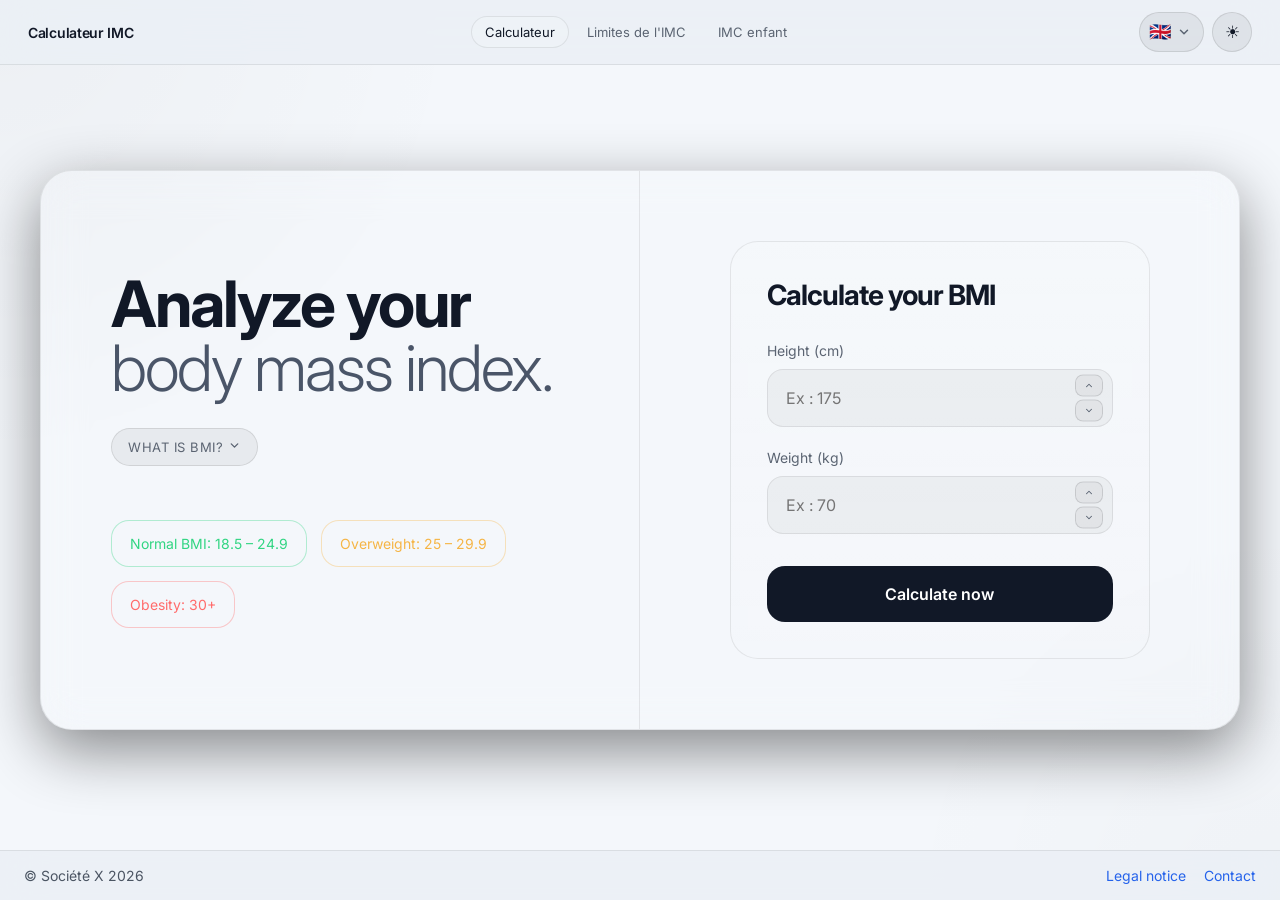
==== index.html @ 9a2e9929 "Update index.html" ====
<!DOCTYPE html>
<html lang="fr">
<head>
  <meta charset="UTF-8" />
  <meta name="viewport" content="width=device-width, initial-scale=1.0" />
  <title>Calculateur IMC Gratuit | Indice de Masse Corporelle en Ligne</title>

  <meta name="description" content="Calculez gratuitement votre IMC avec notre calculateur moderne et précis. Découvrez instantanément votre indice de masse corporelle et son interprétation.">
  <meta name="keywords" content="IMC, calculateur IMC, indice de masse corporelle, BMI, santé, poids idéal, calcul IMC gratuit">
  <meta name="author" content="Société X">
  <meta name="robots" content="index, follow">
  <meta property="og:title" content="Calculateur IMC Gratuit">
  <meta property="og:description" content="Calculez votre indice de masse corporelle avec une interface premium moderne.">
  <meta property="og:type" content="website">
  <meta name="twitter:card" content="summary_large_image">
  <meta name="twitter:title" content="Calculateur IMC Gratuit">
  <meta name="twitter:description" content="Découvrez votre indice de masse corporelle instantanément.">
  <link rel="canonical" href="https://www.votresite.com/">
  <link rel="preconnect" href="https://fonts.googleapis.com">
  <link rel="preconnect" href="https://fonts.gstatic.com" crossorigin>
  <link href="https://fonts.googleapis.com/css2?family=Inter:wght@300;400;500;600;700&display=swap" rel="stylesheet">

  <style>
    * { margin: 0; padding: 0; box-sizing: border-box; }

    :root {
      --footer: #c7d0dd;
      --link: #8db4ff;
      --bg: #0f1115;
      --card: #171a21;
      --soft: #1f2430;
      --border: rgba(255,255,255,0.08);
      --text: #f5f7fb;
      --muted: #a7b0c0;
      --accent: #ffffff;
      --success: #32d583;
      --warning: #f5b546;
      --danger: #ff6b6b;
      --shadow: 0 20px 60px rgba(0,0,0,0.45);
    }

    body {
      transition: background 0.3s ease, color 0.3s ease;
      font-family: 'Inter', sans-serif;
      background:
        radial-gradient(circle at top left, rgba(255,255,255,0.04), transparent 30%),
        radial-gradient(circle at bottom right, rgba(255,255,255,0.03), transparent 25%),
        var(--bg);
      color: var(--text);
      min-height: 100vh;
      display: flex;
      justify-content: center;
      align-items: center;
      padding: 40px 20px;
    }

    .container {
      width: 100%;
      max-width: 1200px;
      display: grid;
      grid-template-columns: 1fr 1fr;
      overflow: hidden;
      border: 1px solid var(--border);
      border-radius: 32px;
      background: rgba(255,255,255,0.03);
      backdrop-filter: blur(20px);
      box-shadow: var(--shadow);
    }

    .left {
      padding: 70px;
      display: flex;
      flex-direction: column;
      justify-content: center;
      gap: 28px;
      border-right: 1px solid var(--border);
    }

    .topbar {
      position: fixed;
      top: 0; left: 0; width: 100%;
      padding: 12px 28px;
      display: flex;
      align-items: center;
      justify-content: space-between;
      background: rgba(15,17,21,0.82);
      -webkit-backdrop-filter: blur(20px) saturate(180%);
      backdrop-filter: blur(20px) saturate(180%);
      border-bottom: 1px solid var(--border);
      z-index: 899; /* sous language-switcher et theme-toggle */
    }

    .nav-logo {
      font-size: 14px; font-weight: 600;
      color: var(--text); letter-spacing: -0.3px;
    }

    .nav-links { display: flex; gap: 4px; }

    .nav-link {
      padding: 7px 13px; border-radius: 999px; font-size: 13px;
      color: var(--muted); text-decoration: none;
      border: 1px solid transparent; transition: all 0.2s ease; white-space: nowrap;
    }

    .nav-link:hover { color: var(--text); background: rgba(255,255,255,0.07); border-color: var(--border); }
    .nav-link.active { color: var(--text); background: rgba(255,255,255,0.09); border-color: var(--border); }

    body.light .topbar { background: rgba(235,239,245,0.88); }


    /* ---- BURGER MOBILE ---- */
    .burger { display:none; align-items:center; justify-content:center; width:36px; height:36px;
      border-radius:10px; border:1px solid var(--border); background:rgba(255,255,255,0.08);
      cursor:pointer; flex-shrink:0; transition:background 0.2s ease; }
    .burger:hover { background:rgba(255,255,255,0.14); }
    .burger .icon-burger { display:block; } .burger .icon-close { display:none; }
    .burger.open .icon-burger { display:none; } .burger.open .icon-close { display:block; }
    .mobile-menu { display:none; position:fixed; top:53px; left:0; width:100%;
      background:rgba(15,17,21,0.97); -webkit-backdrop-filter:blur(20px);
      backdrop-filter:blur(20px); border-bottom:1px solid var(--border);
      padding:8px 14px 12px; flex-direction:column; gap:4px; z-index:1000; }
    .mobile-menu.open { display:flex; }
    .mobile-menu .mob-link { display:block; padding:12px 16px; font-size:15px;
      font-family:'Inter',sans-serif; border-radius:14px; border:1px solid transparent;
      color:var(--muted); text-decoration:none; transition:all 0.15s ease; }
    .mobile-menu .mob-link:hover { background:rgba(255,255,255,0.07); color:var(--text); }
    .mobile-menu .mob-link.active { background:rgba(255,255,255,0.09); border-color:var(--border); color:var(--text); }
    body.light .burger { background:rgba(0,0,0,0.05); border-color:rgba(0,0,0,0.12); }
    body.light .burger svg { stroke:#111827; }
    body.light .mobile-menu { background:rgba(235,239,245,0.97); }
    @media (max-width: 640px) {
      .topbar { padding: 8px 14px; }
      .nav-links { display: none; }
      .burger { display: flex; }
    }

    .badge-btn {
      align-items: center;
      gap: 8px;
      padding: 10px 16px;
      border-radius: 999px;
      background: rgba(255,255,255,0.06);
      border: 1px solid var(--border);
      color: var(--muted);
      font-size: 13px;
      letter-spacing: 0.5px;
      font-family: 'Inter', sans-serif;
      cursor: pointer;
      transition: background 0.2s ease, border-color 0.2s ease, color 0.2s ease, box-shadow 0.2s ease;
      width: max-content;
    }

    .badge-btn:hover,
    .badge-btn:focus-visible {
      background: rgba(255,255,255,0.13);
      border-color: rgba(255,255,255,0.22);
      color: var(--text);
      box-shadow: 0 0 0 3px rgba(255,255,255,0.06);
      outline: none;
    }

    .badge-btn[aria-expanded="true"] {
      background: rgba(255,255,255,0.11);
      border-color: rgba(255,255,255,0.2);
      color: var(--text);
    }

    .badge-chevron {
      width: 13px;
      height: 13px;
      flex-shrink: 0;
      fill: none;
      stroke: currentColor;
      stroke-width: 2.5;
      stroke-linecap: round;
      stroke-linejoin: round;
      transition: transform 0.3s ease;
    }

    .badge-btn[aria-expanded="true"] .badge-chevron {
      transform: rotate(180deg);
    }

    .accordion-wrap { display: flex; flex-direction: column; gap: 0; }

    .accordion-body {
      display: grid;
      grid-template-rows: 0fr;
      transition: grid-template-rows 0.35s ease;
    }

    .accordion-body.open {
      grid-template-rows: 1fr;
    }

    .accordion-body > p {
      overflow: hidden;
      padding-top: 16px;
    }

    body.light .badge-btn {
      background: rgba(0,0,0,0.05);
      border-color: rgba(0,0,0,0.1);
    }

    body.light .badge-btn:hover,
    body.light .badge-btn:focus-visible {
      background: rgba(0,0,0,0.1);
      border-color: rgba(0,0,0,0.2);
      color: #111827;
      box-shadow: 0 0 0 3px rgba(0,0,0,0.05);
    }

    body.light .badge-btn[aria-expanded="true"] {
      background: rgba(0,0,0,0.08);
      border-color: rgba(0,0,0,0.18);
      color: #111827;
    }

    h1 {
      font-size: 64px;
      line-height: 1;
      font-weight: 700;
      letter-spacing: -2px;
    }

    h1 span {
      color: #cfd8e3;
      font-weight: 300;
    }

    body.light h1 span {
      color: #4a5568;
    }

    .description {
      color: var(--muted);
      font-size: 18px;
      line-height: 1.8;
      max-width: 520px;
    }

    .features {
      display: flex;
      gap: 14px;
      flex-wrap: wrap;
      margin-top: 10px;
    }

    .feature {
      background: rgba(255,255,255,0.04);
      border: 1px solid var(--border);
      padding: 14px 18px;
      border-radius: 18px;
      color: #d8dee9;
      font-size: 14px;
    }

    .right {
      padding: 70px;
      display: flex;
      align-items: center;
      justify-content: center;
      position: relative;
    }

    .calculator {
      width: 100%;
      max-width: 420px;
      background: linear-gradient(180deg, rgba(255,255,255,0.08), rgba(255,255,255,0.03));
      border: 1px solid var(--border);
      border-radius: 28px;
      padding: 36px;
      backdrop-filter: blur(20px);
    }

    .calculator h2 {
      font-size: 28px;
      margin-bottom: 30px;
      letter-spacing: -1px;
    }

    .group { margin-bottom: 22px; }

    label {
      display: block;
      margin-bottom: 10px;
      color: var(--muted);
      font-size: 14px;
    }

    /* Input avec flèches stylisées */
    .input-wrapper { position: relative; }

    .input-wrapper input {
      width: 100%;
      padding: 18px 52px 18px 18px;
      border-radius: 16px;
      border: 1px solid var(--border);
      background: rgba(255,255,255,0.04);
      color: var(--text);
      font-size: 16px;
      font-family: 'Inter', sans-serif;
      outline: none;
      transition: 0.3s ease;
      -moz-appearance: textfield;
      appearance: textfield;
    }

    .input-wrapper input::-webkit-inner-spin-button,
    .input-wrapper input::-webkit-outer-spin-button { -webkit-appearance: none; margin: 0; }

    .input-wrapper input:focus {
      border-color: rgba(255,255,255,0.25);
      background: rgba(255,255,255,0.06);
    }

    .spin-btns {
      position: absolute;
      right: 10px;
      top: 50%;
      transform: translateY(-50%);
      display: flex;
      flex-direction: column;
      gap: 3px;
    }

    .spin-btn {
      width: 28px;
      height: 22px;
      border-radius: 8px;
      border: 1px solid var(--border);
      background: rgba(255,255,255,0.07);
      color: var(--muted);
      cursor: pointer;
      display: flex;
      align-items: center;
      justify-content: center;
      transition: all 0.15s ease;
      padding: 0;
      font-size: 0;
      line-height: 1;
    }

    .spin-btn:hover {
      background: rgba(255,255,255,0.15);
      color: var(--text);
      border-color: rgba(255,255,255,0.2);
    }

    .spin-btn:active { transform: scale(0.93); }

    .spin-btn svg {
      width: 10px;
      height: 10px;
      fill: none;
      stroke: currentColor;
      stroke-width: 2.5;
      stroke-linecap: round;
      stroke-linejoin: round;
    }

    button.calc-btn {
      width: 100%;
      padding: 18px;
      border: none;
      border-radius: 18px;
      background: var(--accent);
      color: #111;
      font-size: 16px;
      font-weight: 600;
      cursor: pointer;
      transition: 0.3s ease;
      margin-top: 10px;
      font-family: 'Inter', sans-serif;
    }

    button.calc-btn:hover { transform: translateY(-2px); opacity: 0.95; }

    .result {
      margin-top: 30px;
      padding: 26px;
      border-radius: 22px;
      background: rgba(255,255,255,0.04);
      border: 1px solid var(--border);
      display: none;
      animation: fadeIn 0.5s ease;
    }

    .result h3 {
      font-size: 15px;
      color: var(--muted);
      margin-bottom: 10px;
      font-weight: 500;
    }

    .imc-value {
      font-size: 60px;
      font-weight: 700;
      letter-spacing: -2px;
      margin-bottom: 12px;
    }

    .status { font-size: 18px; font-weight: 500; }
    .status.good   { color: var(--success); }
    .status.medium { color: var(--warning); }
    .status.bad    { color: var(--danger); }

    .footer-note {
      margin-top: 20px;
      color: var(--muted);
      font-size: 13px;
      line-height: 1.6;
    }

    @keyframes fadeIn {
      from { opacity: 0; transform: translateY(10px); }
      to   { opacity: 1; transform: translateY(0); }
    }

    .nav-controls {
      display: flex;
      align-items: center;
      gap: 8px;
    }

    /* ---- LANGUAGE DROPDOWN (dans topbar) ---- */
    .language-switcher {
      position: relative;
      z-index: 999;
    }

    .lang-dropdown-btn {
      height: 40px;
      padding: 0 12px 0 9px;
      border-radius: 999px;
      border: 1px solid var(--border);
      background: rgba(255,255,255,0.08);
      display: flex;
      align-items: center;
      justify-content: center;
      gap: 6px;
      cursor: pointer;
      font-size: 18px;
      line-height: 1;
      transition: 0.2s ease;
      color: var(--text);
      font-family: 'Inter', sans-serif;
      white-space: nowrap;
    }

    .lang-dropdown-btn:hover { background: rgba(255,255,255,0.13); }

    .lang-chevron {
      width: 14px;
      height: 14px;
      flex-shrink: 0;
      transition: transform 0.25s ease;
      stroke: var(--muted);
      fill: none;
      stroke-width: 2.5;
      stroke-linecap: round;
      stroke-linejoin: round;
    }

    .lang-dropdown-btn.open .lang-chevron { transform: rotate(180deg); }

    .lang-menu {
      position: absolute;
      top: calc(100% + 8px);
      right: 0;
      background: rgba(23,26,33,0.97);
      backdrop-filter: blur(16px);
      border: 1px solid var(--border);
      border-radius: 18px;
      padding: 6px;
      min-width: 100%;
      display: none;
      box-shadow: 0 12px 36px rgba(0,0,0,0.35);
      overflow: hidden;
    }

    .lang-menu.open { display: block; animation: fadeIn 0.2s ease; }

    .lang-option {
      display: flex;
      align-items: center;
      gap: 9px;
      padding: 10px 14px;
      border-radius: 12px;
      cursor: pointer;
      font-size: 14px;
      color: var(--muted);
      transition: 0.15s ease;
      white-space: nowrap;
    }

    .lang-option:hover { background: rgba(255,255,255,0.08); color: var(--text); }
    .lang-option .flag { font-size: 20px; line-height: 1; }
    .lang-option .lang-name { font-size: 13px; }

    /* Theme toggle — dans la topbar */
    .theme-toggle {
      width: 40px;
      height: 40px;
      border-radius: 50%;
      border: 1px solid var(--border);
      background: rgba(255,255,255,0.08);
      color: var(--text);
      cursor: pointer;
      font-size: 17px;
      display: flex;
      align-items: center;
      justify-content: center;
      line-height: 1;
      transition: 0.2s ease;
      flex-shrink: 0;
    }

    .theme-toggle:hover { transform: scale(1.05); background: rgba(255,255,255,0.13); }

    /* Light mode */
    body.light {
      --bg: #f4f7fb;
      --card: #ffffff;
      --soft: #eef2f7;
      --border: rgba(0,0,0,0.08);
      --text: #111827;
      --muted: #5b6472;
      --accent: #111827;
      --footer: #4b5563;
      --link: #2563eb;
      background:
        radial-gradient(circle at top left, rgba(0,0,0,0.03), transparent 30%),
        radial-gradient(circle at bottom right, rgba(0,0,0,0.02), transparent 25%),
        var(--bg);
    }

    body.light .theme-toggle     { background: rgba(0,0,0,0.06); border-color: rgba(0,0,0,0.1); color: #111827; }
    body.light .lang-dropdown-btn{ background: rgba(0,0,0,0.06); border-color: rgba(0,0,0,0.1); color: #111827; }
    body.light .lang-menu        { background: rgba(244,247,251,0.97); }
    body.light .lang-option:hover{ background: rgba(0,0,0,0.05); color: #111; }
    body.light button.calc-btn   { color: white; }
    body.light .spin-btn         { border-color: rgba(0,0,0,0.12); background: rgba(0,0,0,0.04); }
    body.light .spin-btn:hover   { background: rgba(0,0,0,0.1); }
    body.light .input-wrapper input { background: rgba(0,0,0,0.04); color: #111827; }
    body.light .legal-page,
    body.light .contact-page     { background: rgba(244,247,251,0.96); }
    body.light .close-btn        { background: rgba(0,0,0,0.04); border-color: rgba(0,0,0,0.1); color: #5b6472; }
    body.light .close-btn:hover  { background: rgba(0,0,0,0.08); color: #111827; border-color: rgba(0,0,0,0.18); }
    body.light .contact-divider  { background: rgba(0,0,0,0.08); }
    body.light .field input,
    body.light .field textarea   { background: rgba(0,0,0,0.04); color: #111827; border-color: rgba(0,0,0,0.1); }
    body.light .field input:focus,
    body.light .field textarea:focus { border-color: rgba(0,0,0,0.3); background: rgba(0,0,0,0.06); }
    body.light .field input::placeholder,
    body.light .field textarea::placeholder { color: rgba(91,100,114,0.5); }

    /* Footer */
    footer {
      position: fixed;
      bottom: 0; left: 0;
      width: 100%;
      padding: 16px 24px;
      display: flex;
      justify-content: space-between;
      align-items: center;
      background: rgba(15,17,21,0.82);
      -webkit-backdrop-filter: blur(20px) saturate(180%);
      backdrop-filter: blur(20px) saturate(180%);
      border-top: 1px solid var(--border);
      color: var(--footer);
      font-size: 14px;
      flex-wrap: wrap;
      gap: 12px;
    }

    body.light footer {
      background: rgba(235,239,245,0.88);
    }

    footer a { color: var(--link); text-decoration: none; }
    footer a:hover { text-decoration: underline; }
    .footer-links { display: flex; gap: 18px; flex-wrap: wrap; }

    /* Overlay pages */
    .legal-page,
    .contact-page {
      display: none;
      position: fixed;
      inset: 0;
      background: rgba(15,17,21,0.96);
      backdrop-filter: blur(16px);
      z-index: 2000;
      overflow-y: auto;
      padding: 60px 24px;
    }

    .page-content {
      max-width: 900px;
      margin: auto;
      background: rgba(255,255,255,0.04);
      border: 1px solid var(--border);
      border-radius: 28px;
      padding: 44px 48px 40px;
    }

    .page-content h2 {
      margin-bottom: 8px;
      font-size: 38px;
      letter-spacing: -1px;
    }

    .page-content > p,
    .page-content .subtitle {
      line-height: 1.8;
      color: var(--muted);
      margin-bottom: 12px;
    }

    /* ---- CONTACT FORM ---- */
    .contact-form {
      display: flex;
      flex-direction: column;
      gap: 14px;
      margin-top: 28px;
    }

    .form-row {
      display: grid;
      grid-template-columns: 1fr 1fr;
      gap: 14px;
    }

    .field {
      display: flex;
      flex-direction: column;
      gap: 7px;
    }

    .field label {
      font-size: 13px;
      font-weight: 500;
      color: var(--muted);
      letter-spacing: 0.3px;
      margin-bottom: 0;
    }

    .field input,
    .field textarea {
      width: 100%;
      padding: 15px 18px;
      border-radius: 14px;
      border: 1px solid var(--border);
      background: rgba(255,255,255,0.05);
      color: var(--text);
      font-size: 15px;
      font-family: 'Inter', sans-serif;
      outline: none;
      transition: border-color 0.2s ease, background 0.2s ease;
      resize: none;
    }

    .field input::placeholder,
    .field textarea::placeholder { color: rgba(167,176,192,0.45); }

    .field input:focus,
    .field textarea:focus {
      border-color: rgba(255,255,255,0.28);
      background: rgba(255,255,255,0.08);
    }

    .field textarea { min-height: 120px; line-height: 1.6; }

    /* Divider */
    .contact-divider {
      height: 1px;
      background: var(--border);
      margin: 28px 0 24px;
    }

    /* ---- CLOSE BUTTON ---- */
    .close-btn {
      display: flex;
      align-items: center;
      justify-content: center;
      gap: 8px;
      width: 100%;
      padding: 14px 20px;
      border-radius: 14px;
      border: 1px solid rgba(255,255,255,0.13);
      background: rgba(255,255,255,0.07);
      color: var(--muted);
      font-size: 14px;
      font-family: 'Inter', sans-serif;
      font-weight: 500;
      cursor: pointer;
      transition: all 0.2s ease;
      letter-spacing: 0.1px;
    }

    .close-btn:hover {
      background: rgba(255,255,255,0.13);
      color: var(--text);
      border-color: rgba(255,255,255,0.22);
    }

    .close-btn:active { transform: scale(0.98); }

    .close-btn svg {
      width: 15px;
      height: 15px;
      flex-shrink: 0;
      stroke: currentColor;
      fill: none;
      stroke-width: 2;
      stroke-linecap: round;
      stroke-linejoin: round;
    }

    /* ---- GAUGE ---- */
    .gauge-wrap {
      margin: 18px 0 4px;
    }

    .gauge-bar {
      position: relative;
      display: flex;
      height: 10px;
      border-radius: 999px;
      overflow: visible;
      margin-bottom: 8px;
    }

    .gauge-seg {
      height: 100%;
      opacity: 0.85;
    }

    .gauge-cursor {
      position: absolute;
      top: 50%;
      width: 16px;
      height: 16px;
      border-radius: 50%;
      background: #fff;
      border: 2.5px solid rgba(0,0,0,0.25);
      transform: translate(-50%, -50%);
      box-shadow: 0 2px 8px rgba(0,0,0,0.35);
      transition: left 0.6s cubic-bezier(.4,0,.2,1);
      z-index: 2;
    }

    body.light .gauge-cursor {
      border-color: rgba(0,0,0,0.18);
      background: #fff;
    }

    .gauge-ticks {
      position: relative;
      height: 18px;
      margin-top: 5px;
    }

    .gauge-tick {
      position: absolute;
      font-size: 10.5px;
      font-weight: 500;
      opacity: 0.9;
      white-space: nowrap;
    }

    /* ---- TARGET IMC ---- */
    .target-section {
      margin-top: 18px;
      padding: 16px 18px;
      border-radius: 16px;
      background: rgba(255,255,255,0.04);
      border: 1px solid var(--border);
    }

    .target-header { display: flex; flex-direction: column; gap: 10px; }

    .target-label {
      font-size: 13px;
      font-weight: 500;
      color: var(--muted);
      letter-spacing: 0.3px;
      margin-bottom: 0;
      display: block;
    }

    .target-input-row { display: flex; gap: 10px; align-items: center; }

    .target-result {
      margin-top: 12px;
      font-size: 14px;
      color: var(--muted);
      line-height: 1.6;
      min-height: 0;
      transition: all 0.2s ease;
    }

    .target-result strong {
      font-size: 18px;
      font-weight: 700;
      display: block;
      margin-bottom: 2px;
    }

    body.light .target-section {
      background: rgba(0,0,0,0.03);
      border-color: rgba(0,0,0,0.08);
    }

    @media (max-width: 980px) {
      .container { grid-template-columns: 1fr; }
      .left { border-right: none; border-bottom: 1px solid var(--border); }
      h1 { font-size: 48px; }
    }

    /* ===== MOBILE ===== */
    @media (max-width: 640px) {

      /* Body plein écran, sans padding latéral */
      body {
        padding: 0;
        align-items: flex-start;
        min-height: 100dvh;
      }

      /* Container occupe exactement 100% de la largeur, sans bordures latérales */
      .container {
        max-width: 100vw;
        width: 100%;
        border-radius: 0;
        border: none;
        border-bottom: 1px solid var(--border);
        min-height: 100dvh;
        box-shadow: none;
      }

      /* Panneau gauche compact */
      .left {
        padding: 72px 16px 20px;
        gap: 14px;
        border-bottom: 1px solid var(--border);
      }

      h1 {
        font-size: 26px;
        letter-spacing: -0.5px;
        line-height: 1.2;
      }

      h1 br { display: none; }

      .description { font-size: 14px; line-height: 1.6; }

      .accordion-body > p { padding-top: 12px; }

      /* Features : scroll horizontal, une seule ligne */
      .features {
        display: flex;
        flex-wrap: nowrap;
        overflow-x: auto;
        gap: 7px;
        margin-top: 2px;
        padding-bottom: 2px;
        -webkit-overflow-scrolling: touch;
        scrollbar-width: none;
      }
      .features::-webkit-scrollbar { display: none; }

      .feature {
        padding: 8px 11px;
        font-size: 11px;
        border-radius: 10px;
        white-space: nowrap;
        flex-shrink: 0;
      }

      /* Panneau droit */
      .right {
        padding: 16px 16px 96px;
        align-items: flex-start;
      }

      .calculator {
        padding: 18px 14px;
        border-radius: 18px;
        width: 100%;
        max-width: 100%;
      }

      .calculator h2 {
        font-size: 18px;
        margin-bottom: 14px;
        letter-spacing: -0.5px;
      }

      /* Taille + Poids côte à côte */
      .inputs-row {
        display: grid;
        grid-template-columns: 1fr 1fr;
        gap: 8px;
        margin-bottom: 10px;
      }

      .group { margin-bottom: 0; }

      label { font-size: 11px; margin-bottom: 6px; }

      .input-wrapper input {
        padding: 13px 40px 13px 12px;
        font-size: 15px;
        border-radius: 11px;
      }

      .spin-btns { right: 7px; }
      .spin-btn { width: 22px; height: 18px; border-radius: 5px; }
      .spin-btn svg { width: 9px; height: 9px; }

      button.calc-btn {
        padding: 14px;
        font-size: 15px;
        border-radius: 13px;
        margin-top: 8px;
      }

      /* Résultat */
      .result {
        margin-top: 12px;
        padding: 16px 14px;
        border-radius: 14px;
      }

      .result h3 { font-size: 12px; margin-bottom: 4px; }

      .imc-value {
        font-size: 44px;
        letter-spacing: -2px;
        margin-bottom: 4px;
      }

      .status { font-size: 15px; }

      /* Jauge */
      .gauge-wrap { margin: 10px 0 2px; }
      .gauge-bar { height: 7px; margin-bottom: 5px; }
      .gauge-cursor { width: 13px; height: 13px; }
      .gauge-labels { font-size: 9.5px; }

      /* IMC cible */
      .target-section {
        margin-top: 12px;
        padding: 12px 12px;
        border-radius: 12px;
      }

      .target-label { font-size: 11px; }
      .target-result { font-size: 12px; margin-top: 8px; }
      .target-result strong { font-size: 15px; }

      .footer-note { font-size: 11px; margin-top: 12px; line-height: 1.5; }

      /* Contrôles dans la topbar sur mobile */
      .nav-controls { gap: 6px; }
      .lang-dropdown-btn { height: 34px; padding: 0 9px 0 7px; font-size: 16px; gap: 4px; }
      .lang-chevron { width: 11px; height: 11px; }
      .lang-menu { border-radius: 14px; }
      .lang-option { padding: 9px 12px; font-size: 13px; }
      .lang-option .flag { font-size: 16px; }
      .theme-toggle { width: 34px; height: 34px; font-size: 15px; }

      /* Footer */
      footer { padding: 10px 16px; font-size: 12px; gap: 8px; }
      .footer-links { gap: 12px; }

      /* Pages légales / contact */
      .legal-page, .contact-page { padding: 16px 12px 80px; }
      .page-content { padding: 20px 16px 20px; border-radius: 18px; }
      .page-content h2 { font-size: 24px; margin-bottom: 4px; }
      .page-content > p { font-size: 14px; }
      .form-row { grid-template-columns: 1fr; }
      .field label { font-size: 12px; }
      .field input, .field textarea { padding: 12px 14px; font-size: 14px; border-radius: 11px; }
      .field textarea { min-height: 100px; }
      .contact-form { gap: 9px; margin-top: 16px; }
      .contact-divider { margin: 16px 0 14px; }
      .close-btn { padding: 12px 16px; font-size: 13px; border-radius: 11px; }
    }
  </style>
</head>
<body>

  <script type="application/ld+json">
  {
    "@context": "https://schema.org",
    "@type": "WebSite",
    "name": "Calculateur IMC",
    "url": "https://www.votresite.com/",
    "description": "Calculateur d'indice de masse corporelle gratuit et moderne."
  }
  </script>

  <nav class="topbar" id="mainTopbar">
    <button class="burger" id="burgerBtn" aria-label="Menu"><svg class="icon-burger" width="16" height="16" viewBox="0 0 16 16" fill="none" stroke="var(--text)" stroke-width="1.8" stroke-linecap="round"><line x1="2" y1="4" x2="14" y2="4"/><line x1="2" y1="8" x2="14" y2="8"/><line x1="2" y1="12" x2="14" y2="12"/></svg><svg class="icon-close" width="16" height="16" viewBox="0 0 16 16" fill="none" stroke="var(--text)" stroke-width="1.8" stroke-linecap="round"><line x1="3" y1="3" x2="13" y2="13"/><line x1="13" y1="3" x2="3" y2="13"/></svg></button>
    <span class="nav-logo" id="navLogo">Calculateur IMC</span>
    <div class="nav-links">
      <a class="nav-link active" href="index.html" id="navCalc">Calculateur</a>
      <a class="nav-link" href="limites-imc.html" id="navLimites">Limites de l'IMC</a>
      <a class="nav-link" href="imc-enfant.html" id="navEnfant">IMC enfant</a>
    </div>
    <div class="nav-controls">
      <div class="language-switcher" id="langSwitcher">
        <button class="lang-dropdown-btn" id="langBtn" onclick="toggleLangMenu()">
          <span id="currentFlag">🇫🇷</span>
          <svg class="lang-chevron" viewBox="0 0 24 24"><polyline points="6 9 12 15 18 9"/></svg>
        </button>
        <div class="lang-menu" id="langMenu">
          <div class="lang-option" onclick="setLanguage('fr'); closeLangMenu();">
            <span class="flag">🇫🇷</span><span class="lang-name">Français</span>
          </div>
          <div class="lang-option" onclick="setLanguage('en'); closeLangMenu();">
            <span class="flag">🇬🇧</span><span class="lang-name">English</span>
          </div>
          <div class="lang-option" onclick="setLanguage('es'); closeLangMenu();">
            <span class="flag">🇪🇸</span><span class="lang-name">Español</span>
          </div>
        </div>
      </div>
      <button class="theme-toggle" id="themeToggle">☾</button>
    </div>
  </nav>
  <div class="mobile-menu" id="mobileMenu">
    <a class="mob-link active" href="index.html" id="mobCalc">Calculateur</a>
    <a class="mob-link" href="limites-imc.html" id="mobLimites">Limites de l'IMC</a>
    <a class="mob-link" href="imc-enfant.html" id="mobEnfant">IMC enfant</a>
  </div>

  <div class="container">

    <section class="left">
      <h1 id="mainTitle">
        Analysez votre <br>
        <span>indice de masse corporelle.</span>
      </h1>

      <div class="accordion-wrap">
        <button class="badge-btn" id="badgeTitle" onclick="toggleAccordion()" aria-expanded="false">
          <span id="badgeLabel">QU'EST-CE QUE L'IMC ?</span>
          <svg class="badge-chevron" viewBox="0 0 24 24" aria-hidden="true"><polyline points="6 9 12 15 18 9"/></svg>
        </button>
        <div class="accordion-body" id="accordionBody">
          <p class="description" id="mainDescription">
            L'IMC (Indice de Masse Corporelle) est une valeur permettant d'évaluer la corpulence d'une personne en fonction de sa taille et de son poids.
          </p>
        </div>
      </div>

      <div class="features">
        <div class="feature" style="border-color:rgba(50,213,131,0.35); color:#32d583;">
          <span id="normalLabel">IMC normal : 18.5 – 24.9</span>
        </div>
        <div class="feature" style="border-color:rgba(245,181,70,0.35); color:#f5b546;">
          <span id="overweightLabel">Surpoids : 25 – 29.9</span>
        </div>
        <div class="feature" style="border-color:rgba(255,107,107,0.35); color:#ff6b6b;">
          <span id="obesityLabel">Obésité : 30+</span>
        </div>
      </div>
    </section>

    <section class="right">
      <div class="calculator">
        <h2 id="calcTitle">Calculez votre IMC</h2>

        <div class="inputs-row">
        <div class="group">
          <label id="heightLabel">Taille (cm)</label>
          <div class="input-wrapper">
            <input type="number" id="height" placeholder="Ex : 175">
            <div class="spin-btns">
              <button class="spin-btn" onclick="changeValue('height', 1)" title="+1">
                <svg viewBox="0 0 24 24"><polyline points="18 15 12 9 6 15"/></svg>
              </button>
              <button class="spin-btn" onclick="changeValue('height', -1)" title="-1">
                <svg viewBox="0 0 24 24"><polyline points="6 9 12 15 18 9"/></svg>
              </button>
            </div>
          </div>
        </div>

        <div class="group">
          <label id="weightLabel">Poids (kg)</label>
          <div class="input-wrapper">
            <input type="number" id="weight" placeholder="Ex : 70">
            <div class="spin-btns">
              <button class="spin-btn" onclick="changeValue('weight', 1)" title="+1">
                <svg viewBox="0 0 24 24"><polyline points="18 15 12 9 6 15"/></svg>
              </button>
              <button class="spin-btn" onclick="changeValue('weight', -1)" title="-1">
                <svg viewBox="0 0 24 24"><polyline points="6 9 12 15 18 9"/></svg>
              </button>
            </div>
          </div>
        </div>
        </div>

        <button class="calc-btn" onclick="calculateIMC()">
          <span id="calcButton">Calculer maintenant</span>
        </button>

        <div class="result" id="result">
          <h3 id="resultTitle">Votre résultat</h3>
          <div class="imc-value" id="imcValue">0</div>
          <div class="status" id="status"></div>

          <!-- Graphique jauge -->
          <div class="gauge-wrap">
            <div class="gauge-bar">
              <div class="gauge-seg" style="flex:3.5; background:linear-gradient(90deg,#6ec6f5,#74b9e8); border-radius:999px 0 0 999px;"></div>
              <div class="gauge-seg" style="flex:6.5; background:linear-gradient(90deg,#32d583,#2ec97a);"></div>
              <div class="gauge-seg" style="flex:5;   background:linear-gradient(90deg,#f5b546,#f0a020);"></div>
              <div class="gauge-seg" style="flex:10;  background:linear-gradient(90deg,#ff6b6b,#e84545); border-radius:0 999px 999px 0;"></div>
              <div class="gauge-cursor" id="gaugeCursor"></div>
            </div>
            <!-- Bornes aux séparations exactes : flex 3.5/6.5/5/10 = total 25 → 14% / 40% / 60% -->
            <div class="gauge-ticks">
              <span class="gauge-tick" style="left:0%;   color:#6ec6f5; transform:translateX(0)">10</span>
              <span class="gauge-tick" style="left:14%;  color:#32d583; transform:translateX(-50%)">18.5</span>
              <span class="gauge-tick" style="left:40%;  color:#f5b546; transform:translateX(-50%)">25</span>
              <span class="gauge-tick" style="left:60%;  color:#ff6b6b; transform:translateX(-50%)">30</span>
              <span class="gauge-tick" style="left:100%; color:#ff6b6b; transform:translateX(-100%)">40+</span>
            </div>
          </div>

          <!-- Section IMC cible -->
          <div class="target-section">
            <div class="target-header">
              <label class="target-label" id="targetLabel">IMC cible</label>
              <div class="target-input-row">
                <div class="input-wrapper" style="flex:1;">
                  <input type="number" id="targetImc" placeholder="Ex : 22" step="0.1" min="10" max="50" oninput="calculateTargetWeight()">
                  <div class="spin-btns">
                    <button class="spin-btn" onclick="changeValueFloat('targetImc', 0.5); calculateTargetWeight();">
                      <svg viewBox="0 0 24 24"><polyline points="18 15 12 9 6 15"/></svg>
                    </button>
                    <button class="spin-btn" onclick="changeValueFloat('targetImc', -0.5); calculateTargetWeight();">
                      <svg viewBox="0 0 24 24"><polyline points="6 9 12 15 18 9"/></svg>
                    </button>
                  </div>
                </div>
              </div>
            </div>
            <div class="target-result" id="targetResult"></div>
          </div>

          <div class="footer-note">
            <span id="footerNote">L'IMC est un indicateur général et ne remplace pas un avis médical professionnel.</span>
          </div>
        </div>
      </div>
    </section>

  </div>

  <footer>
    <div>© Société X 2026</div>
    <div class="footer-links">
      <a href="#" onclick="openLegal()">Mentions légales</a>
      <a href="#" onclick="openContact()">Contact</a>
    </div>
  </footer>

  <!-- SEO -->
  <div style="display:none;">
    Calculateur IMC gratuit en ligne. Découvrez votre indice de masse corporelle, votre poids santé et votre classification IMC.
  </div>

  <!-- Mentions légales -->
  <div class="legal-page" id="legalPage">
    <div class="page-content">
      <h2 id="legalTitle">Mentions légales</h2>
      <p><strong id="legalEditor">Éditeur du site :</strong> Société X</p>
      <p id="legalP1">Le présent site propose un outil informatif de calcul d'indice de masse corporelle (IMC).</p>
      <p id="legalP2">Les informations affichées sont fournies à titre indicatif et ne remplacent pas un avis médical professionnel.</p>
      <p id="legalP3">Les données saisies ne sont ni enregistrées ni revendues.</p>
      <p>© 2026 Société X — Tous droits réservés.</p>
      <div class="contact-divider"></div>
      <button class="close-btn" onclick="closeLegal()">
        <svg viewBox="0 0 24 24"><line x1="18" y1="6" x2="6" y2="18"/><line x1="6" y1="6" x2="18" y2="18"/></svg>
        <span id="legalCloseBtn">Fermer</span>
      </button>
    </div>
  </div>

  <!-- Contact -->
  <div class="contact-page" id="contactPage">
    <div class="page-content">
      <h2 id="contactTitle">Contact</h2>
      <p id="contactIntro">Une question, une suggestion ou un retour concernant le calculateur IMC ?</p>

      <form class="contact-form">
        <div class="form-row">
          <div class="field">
            <label id="contactNameLabel">Nom</label>
            <input type="text" id="contactNameInput" placeholder="Jean Dupont">
          </div>
          <div class="field">
            <label id="contactEmailLabel">Email</label>
            <input type="email" id="contactEmailInput" placeholder="jean@exemple.fr">
          </div>
        </div>
        <div class="field">
          <label id="contactMsgLabel">Message</label>
          <textarea id="contactMsgInput" placeholder="Votre message…"></textarea>
        </div>
        <button class="calc-btn" type="submit"><span id="contactSendBtn">Envoyer le message</span></button>
      </form>

      <div class="contact-divider"></div>

      <button class="close-btn" onclick="closeContact()">
        <svg viewBox="0 0 24 24"><line x1="18" y1="6" x2="6" y2="18"/><line x1="6" y1="6" x2="18" y2="18"/></svg>
        <span id="contactCloseBtn">Fermer</span>
      </button>
    </div>
  </div>

  <script>
    const flags = { fr: '🇫🇷', en: '🇬🇧', es: '🇪🇸' };


    function toggleBurger() {
      var b = document.getElementById('burgerBtn');
      var m = document.getElementById('mobileMenu');
      if (b) b.classList.toggle('open');
      if (m) m.classList.toggle('open');
    }
    function toggleLangMenu() {
      document.getElementById('langBtn').classList.toggle('open');
      document.getElementById('langMenu').classList.toggle('open');
    }

    function closeLangMenu() {
      document.getElementById('langBtn').classList.remove('open');
      document.getElementById('langMenu').classList.remove('open');
    }

    document.addEventListener('click', e => {
      if (!document.getElementById('langSwitcher').contains(e.target)) closeLangMenu();
    });

    function changeValue(id, delta) {
      const el = document.getElementById(id);
      el.value = Math.max(0, (parseFloat(el.value) || 0) + delta);
    }

    function changeValueFloat(id, delta) {
      const el = document.getElementById(id);
      const v = Math.round(((parseFloat(el.value) || 0) + delta) * 10) / 10;
      el.value = Math.max(10, Math.min(50, v));
    }

    /* Positionne le curseur — flex 3.5/6.5/5/10 = total 25
       Segment bleu  : 14% → IMC 10–18.5
       Segment vert  : 26% → IMC 18.5–25   (start 14%)
       Segment orange: 20% → IMC 25–30     (start 40%)
       Segment rouge : 40% → IMC 30–40     (start 60%)
    */
    function positionCursor(imc) {
      const cursor = document.getElementById('gaugeCursor');
      const ranges = [
        { from: 10,   to: 18.5, start: 0,  width: 14 },
        { from: 18.5, to: 25,   start: 14, width: 26 },
        { from: 25,   to: 30,   start: 40, width: 20 },
        { from: 30,   to: 40,   start: 60, width: 40 }
      ];
      const clamped = Math.max(10, Math.min(40, imc));
      let pct = 60 + ((clamped - 30) / 10) * 40; // défaut : rouge
      for (const r of ranges) {
        if (clamped <= r.to) {
          pct = r.start + ((clamped - r.from) / (r.to - r.from)) * r.width;
          break;
        }
      }
      cursor.style.left = Math.min(98, Math.max(2, pct)) + '%';
    }

    function calculateIMC() {
      const height = parseFloat(document.getElementById('height').value);
      const weight = parseFloat(document.getElementById('weight').value);
      const lang = localStorage.getItem('language') || 'fr';
      const t = translations[lang];
      if (!height || !weight || height <= 0 || weight <= 0) {
        alert(t.alertMsg || 'Veuillez entrer des valeurs valides.');
        return;
      }
      const imc = weight / Math.pow(height / 100, 2);
      document.getElementById('imcValue').textContent = imc.toFixed(1);
      let status, className;
      if (imc < 18.5)    { status = t.statusUnder;  className = 'medium'; }
      else if (imc < 25) { status = t.statusNormal; className = 'good';   }
      else if (imc < 30) { status = t.statusOver;   className = 'medium'; }
      else               { status = t.statusObese;  className = 'bad';    }
      const statusEl = document.getElementById('status');
      statusEl.textContent = status;
      statusEl.className = 'status ' + className;
      positionCursor(imc);
      document.getElementById('result').style.display = 'block';
      // reset IMC cible
      document.getElementById('targetImc').value = '';
      document.getElementById('targetResult').innerHTML = '';
      // scroll vers le résultat sur mobile
      if (window.innerWidth < 980) {
        setTimeout(() => {
          document.getElementById('result').scrollIntoView({ behavior: 'smooth', block: 'start' });
        }, 60);
      }
    }

    function calculateTargetWeight() {
      const targetImc = parseFloat(document.getElementById('targetImc').value);
      const height = parseFloat(document.getElementById('height').value);
      const lang = localStorage.getItem('language') || 'fr';
      const t = translations[lang];
      const resultEl = document.getElementById('targetResult');
      if (!targetImc || !height || targetImc < 10 || targetImc > 50) {
        resultEl.innerHTML = '';
        return;
      }
      const targetWeight = targetImc * Math.pow(height / 100, 2);
      let color;
      if (targetImc < 18.5)    color = '#6ec6f5';
      else if (targetImc < 25) color = '#32d583';
      else if (targetImc < 30) color = '#f5b546';
      else                     color = '#ff6b6b';
      resultEl.innerHTML = `<strong style="color:${color}">${targetWeight.toFixed(1)} kg</strong>${t.targetResultText || 'pour un IMC de'} ${targetImc}`;
    }

    const translations = {
      fr: {
        navLogo: 'Calculateur IMC', navCalc: 'Calculateur', navLimites: "Limites de l'IMC", navEnfant: 'IMC enfant', mobCalc: 'Calculateur', mobLimites: "Limites de l'IMC", mobEnfant: 'IMC enfant',
        badge: "QU'EST-CE QUE L'IMC ?",
        title: "Analysez votre <br><span>indice de masse corporelle.</span>",
        desc: "L'IMC (Indice de Masse Corporelle) est une valeur permettant d'évaluer la corpulence d'une personne en fonction de sa taille et de son poids.",
        normal: "IMC normal : 18.5 – 24.9", overweight: "Surpoids : 25 – 29.9", obesity: "Obésité : 30+",
        calc: "Calculez votre IMC", height: "Taille (cm)", weight: "Poids (kg)",
        button: "Calculer maintenant", result: "Votre résultat",
        note: "L'IMC est un indicateur général et ne remplace pas un avis médical professionnel.",
        alertMsg: "Veuillez entrer des valeurs valides.",
        statusUnder: "Insuffisance pondérale", statusNormal: "Poids normal",
        statusOver: "Surpoids", statusObese: "Obésité",
        targetLabel: "IMC cible", targetResultText: " pour un IMC de ",
        legalTitle: "Mentions légales", legalEditor: "Éditeur du site :",
        legalP1: "Le présent site propose un outil informatif de calcul d'indice de masse corporelle (IMC).",
        legalP2: "Les informations affichées sont fournies à titre indicatif et ne remplacent pas un avis médical professionnel.",
        legalP3: "Les données saisies ne sont ni enregistrées ni revendues.", legalCloseBtn: "Fermer",
        contactTitle: "Contact", contactIntro: "Une question, une suggestion ou un retour concernant le calculateur IMC ?",
        contactNameLabel: "Nom", contactNameInput: "Jean Dupont",
        contactEmailLabel: "Email", contactEmailInput: "jean@exemple.fr",
        contactMsgLabel: "Message", contactMsgInput: "Votre message…",
        contactSendBtn: "Envoyer le message", contactCloseBtn: "Fermer",
        footerLegal: "Mentions légales", footerContact: "Contact"
      },
      en: {
        navLogo: 'BMI Calculator', navCalc: 'Calculator', navLimites: 'BMI Limits', navEnfant: 'Child BMI', mobCalc: 'Calculator', mobLimites: 'BMI Limits', mobEnfant: 'Child BMI',
        badge: "WHAT IS BMI?",
        title: "Analyze your <br><span>body mass index.</span>",
        desc: "BMI (Body Mass Index) is a value used to assess body weight based on height and weight.",
        normal: "Normal BMI: 18.5 – 24.9", overweight: "Overweight: 25 – 29.9", obesity: "Obesity: 30+",
        calc: "Calculate your BMI", height: "Height (cm)", weight: "Weight (kg)",
        button: "Calculate now", result: "Your result",
        note: "BMI is a general indicator and does not replace professional medical advice.",
        alertMsg: "Please enter valid values.",
        statusUnder: "Underweight", statusNormal: "Normal weight",
        statusOver: "Overweight", statusObese: "Obesity",
        targetLabel: "Target BMI", targetResultText: " for a BMI of ",
        legalTitle: "Legal notice", legalEditor: "Website publisher:",
        legalP1: "This site provides an informational BMI calculation tool.",
        legalP2: "The information displayed is provided for guidance only and does not replace professional medical advice.",
        legalP3: "No data entered is stored or sold.", legalCloseBtn: "Close",
        contactTitle: "Contact", contactIntro: "A question, suggestion or feedback about the BMI calculator?",
        contactNameLabel: "Name", contactNameInput: "John Smith",
        contactEmailLabel: "Email", contactEmailInput: "john@example.com",
        contactMsgLabel: "Message", contactMsgInput: "Your message…",
        contactSendBtn: "Send message", contactCloseBtn: "Close",
        footerLegal: "Legal notice", footerContact: "Contact"
      },
      es: {
        navLogo: 'Calculadora IMC', navCalc: 'Calculadora', navLimites: 'Límites del IMC', navEnfant: 'IMC infantil', mobCalc: 'Calculadora', mobLimites: 'Límites del IMC', mobEnfant: 'IMC infantil',
        badge: "¿QUÉ ES EL IMC?",
        title: "Analiza tu <br><span>índice de masa corporal.</span>",
        desc: "El IMC (Índice de Masa Corporal) es un valor que permite evaluar la complexión física según la altura y el peso.",
        normal: "IMC normal: 18.5 – 24.9", overweight: "Sobrepeso: 25 – 29.9", obesity: "Obesidad: 30+",
        calc: "Calcula tu IMC", height: "Altura (cm)", weight: "Peso (kg)",
        button: "Calcular ahora", result: "Tu resultado",
        note: "El IMC es un indicador general y no reemplaza el consejo médico profesional.",
        alertMsg: "Por favor, introduce valores válidos.",
        statusUnder: "Bajo peso", statusNormal: "Peso normal",
        statusOver: "Sobrepeso", statusObese: "Obesidad",
        targetLabel: "IMC objetivo", targetResultText: " para un IMC de ",
        legalTitle: "Aviso legal", legalEditor: "Editor del sitio:",
        legalP1: "Este sitio ofrece una herramienta informativa de cálculo del índice de masa corporal (IMC).",
        legalP2: "La información mostrada se proporciona a título orientativo y no sustituye el consejo médico profesional.",
        legalP3: "Los datos introducidos no se almacenan ni se venden.", legalCloseBtn: "Cerrar",
        contactTitle: "Contacto", contactIntro: "¿Una pregunta, sugerencia o comentario sobre la calculadora de IMC?",
        contactNameLabel: "Nombre", contactNameInput: "Juan García",
        contactEmailLabel: "Email", contactEmailInput: "juan@ejemplo.es",
        contactMsgLabel: "Mensaje", contactMsgInput: "Tu mensaje…",
        contactSendBtn: "Enviar mensaje", contactCloseBtn: "Cerrar",
        footerLegal: "Aviso legal", footerContact: "Contacto"
      }
    };

    function toggleAccordion() {
      const btn  = document.getElementById('badgeTitle');
      const body = document.getElementById('accordionBody');
      const isOpen = body.classList.toggle('open');
      btn.setAttribute('aria-expanded', isOpen);
    }

    function setLanguage(lang) {
      localStorage.setItem('language', lang);
      document.getElementById('currentFlag').textContent = flags[lang];
      const t = translations[lang];
      document.getElementById('badgeLabel').innerHTML      = t.badge;
      document.getElementById('mainTitle').innerHTML       = t.title;
      document.getElementById('mainDescription').innerHTML = t.desc;
      document.getElementById('normalLabel').innerHTML     = t.normal;
      document.getElementById('overweightLabel').innerHTML = t.overweight;
      document.getElementById('obesityLabel').innerHTML    = t.obesity;
      document.getElementById('calcTitle').innerHTML       = t.calc;
      document.getElementById('heightLabel').innerHTML     = t.height;
      document.getElementById('weightLabel').innerHTML     = t.weight;
      document.getElementById('calcButton').innerHTML      = t.button;
      document.getElementById('resultTitle').innerHTML     = t.result;
      document.getElementById('footerNote').innerHTML      = t.note;
      document.getElementById('targetLabel').innerHTML     = t.targetLabel;
      document.getElementById('legalTitle').innerHTML      = t.legalTitle;
      document.getElementById('legalEditor').innerHTML     = t.legalEditor;
      document.getElementById('legalP1').innerHTML         = t.legalP1;
      document.getElementById('legalP2').innerHTML         = t.legalP2;
      document.getElementById('legalP3').innerHTML         = t.legalP3;
      document.getElementById('legalCloseBtn').innerHTML   = t.legalCloseBtn;
      document.getElementById('contactTitle').innerHTML    = t.contactTitle;
      document.getElementById('contactIntro').innerHTML    = t.contactIntro;
      document.getElementById('contactNameLabel').innerHTML  = t.contactNameLabel;
      document.getElementById('contactNameInput').placeholder  = t.contactNameInput;
      document.getElementById('contactEmailLabel').innerHTML = t.contactEmailLabel;
      document.getElementById('contactEmailInput').placeholder = t.contactEmailInput;
      document.getElementById('contactMsgLabel').innerHTML  = t.contactMsgLabel;
      document.getElementById('contactMsgInput').placeholder   = t.contactMsgInput;
      document.getElementById('contactSendBtn').innerHTML   = t.contactSendBtn;
      document.getElementById('contactCloseBtn').innerHTML  = t.contactCloseBtn;
      document.querySelector('footer .footer-links a:first-child').innerHTML = t.footerLegal;
      document.querySelector('footer .footer-links a:last-child').innerHTML  = t.footerContact;
    }

    const savedLang = localStorage.getItem('language') || navigator.language.slice(0, 2);
    setLanguage(translations[savedLang] ? savedLang : 'fr');

    const prefersDark = window.matchMedia('(prefers-color-scheme: dark)').matches;
    const savedTheme  = localStorage.getItem('theme');
    if (savedTheme === 'light' || (!savedTheme && !prefersDark)) document.body.classList.add('light');

    const toggleBtn = document.getElementById('themeToggle');

    function updateThemeIcon() {
      toggleBtn.textContent = document.body.classList.contains('light') ? '☀' : '☾';
    }
    updateThemeIcon();

    toggleBtn.addEventListener('click', () => {
      document.body.classList.toggle('light');
      localStorage.setItem('theme', document.body.classList.contains('light') ? 'light' : 'dark');
      updateThemeIcon();
    });

    function openLegal()    { document.getElementById('legalPage').style.display   = 'block'; }
    function closeLegal()   { document.getElementById('legalPage').style.display   = 'none';  }
    function openContact()  { document.getElementById('contactPage').style.display = 'block'; }
    function closeContact() { document.getElementById('contactPage').style.display = 'none';  }
  </script>

</body>
</html>
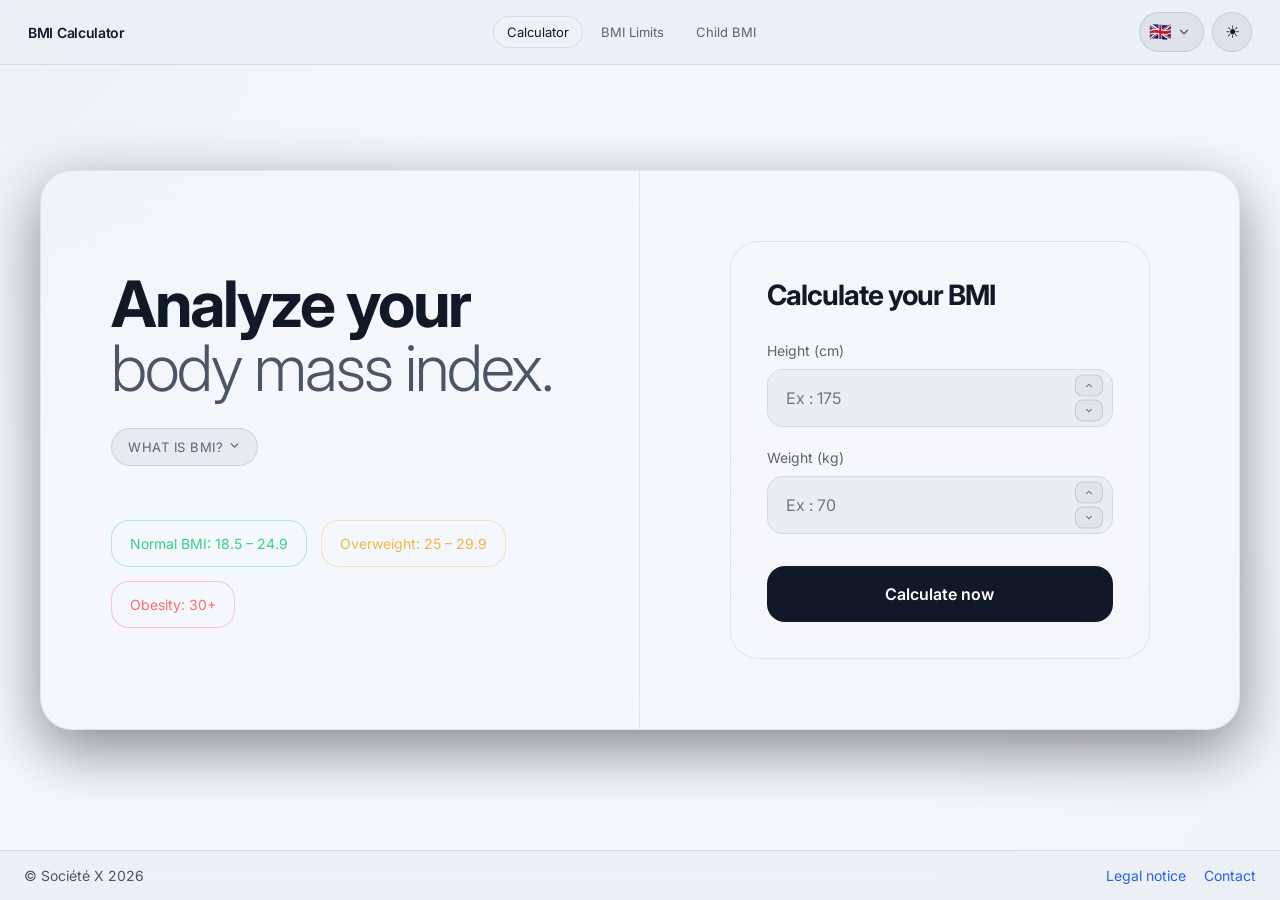
==== commit a2c8b6c7: "Update index.html" ====
--- a/index.html
+++ b/index.html
@@ -1250,8 +1250,15 @@
       document.getElementById('langMenu').classList.remove('open');
     }
 
-    document.addEventListener('click', e => {
-      if (!document.getElementById('langSwitcher').contains(e.target)) closeLangMenu();
+    document.addEventListener('click', function(e) {
+      var ls = document.getElementById('langSwitcher');
+      if (ls && !ls.contains(e.target)) closeLangMenu();
+      var bm = document.getElementById('mobileMenu');
+      var bb = document.getElementById('burgerBtn');
+      if (bm && bb && !bb.contains(e.target) && !bm.contains(e.target)) {
+        bb.classList.remove('open');
+        bm.classList.remove('open');
+      }
     });
 
     function changeValue(id, delta) {
@@ -1427,6 +1434,14 @@
       localStorage.setItem('language', lang);
       document.getElementById('currentFlag').textContent = flags[lang];
       const t = translations[lang];
+      // Nav desktop + mobile
+      var navLogo = document.getElementById('navLogo'); if(navLogo) navLogo.innerHTML = t.navLogo;
+      var navCalc = document.getElementById('navCalc'); if(navCalc) navCalc.innerHTML = t.navCalc;
+      var navLimites = document.getElementById('navLimites'); if(navLimites) navLimites.innerHTML = t.navLimites;
+      var navEnfant = document.getElementById('navEnfant'); if(navEnfant) navEnfant.innerHTML = t.navEnfant;
+      var mobCalc = document.getElementById('mobCalc'); if(mobCalc) mobCalc.innerHTML = t.mobCalc;
+      var mobLimites = document.getElementById('mobLimites'); if(mobLimites) mobLimites.innerHTML = t.mobLimites;
+      var mobEnfant = document.getElementById('mobEnfant'); if(mobEnfant) mobEnfant.innerHTML = t.mobEnfant;
       document.getElementById('badgeLabel').innerHTML      = t.badge;
       document.getElementById('mainTitle').innerHTML       = t.title;
       document.getElementById('mainDescription').innerHTML = t.desc;
@@ -1480,6 +1495,17 @@
       updateThemeIcon();
     });
 
+    // Burger
+    var _burger = document.getElementById('burgerBtn');
+    var _burgerMenu = document.getElementById('mobileMenu');
+    if (_burger && _burgerMenu) {
+      _burger.addEventListener('click', function(e) {
+        e.stopPropagation();
+        _burger.classList.toggle('open');
+        _burgerMenu.classList.toggle('open');
+      });
+    }
+
     function openLegal()    { document.getElementById('legalPage').style.display   = 'block'; }
     function closeLegal()   { document.getElementById('legalPage').style.display   = 'none';  }
     function openContact()  { document.getElementById('contactPage').style.display = 'block'; }
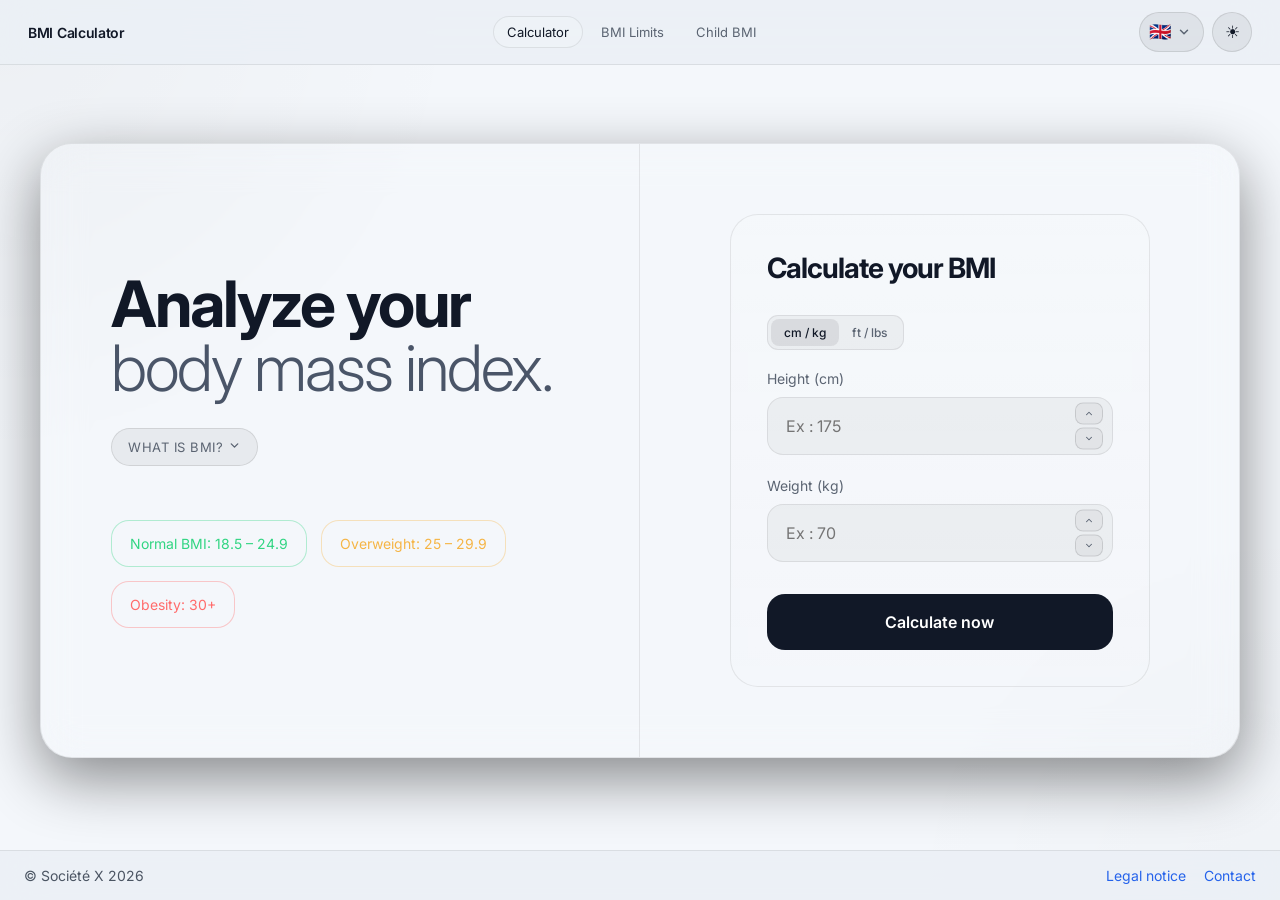
==== commit 421d8c57: "Calcul IMC en temps réel + unités impériales (ft/lbs) - Calcul automatique dès que taille et poids s" ====
--- a/index.html
+++ b/index.html
@@ -821,6 +821,38 @@
     }
 
     /* ===== MOBILE ===== */
+    /* ---- UNIT TOGGLE ---- */
+    .unit-toggle {
+      display: flex;
+      background: rgba(255,255,255,0.04);
+      border: 1px solid var(--border);
+      border-radius: 11px;
+      padding: 3px;
+      margin-bottom: 20px;
+      width: fit-content;
+    }
+    .unit-btn {
+      padding: 6px 13px;
+      border-radius: 8px;
+      border: none;
+      background: transparent;
+      color: var(--muted);
+      font-size: 12px;
+      font-family: 'Inter', sans-serif;
+      font-weight: 500;
+      cursor: pointer;
+      transition: all 0.2s ease;
+      white-space: nowrap;
+    }
+    .unit-btn.active { background: rgba(255,255,255,0.11); color: var(--text); }
+    .unit-btn:hover:not(.active) { color: var(--text); }
+    body.light .unit-toggle { background: rgba(0,0,0,0.04); border-color: rgba(0,0,0,0.08); }
+    body.light .unit-btn.active { background: rgba(0,0,0,0.08); color: #111827; }
+
+    .imperial-height-row { display: grid; grid-template-columns: 1fr 1fr; gap: 6px; }
+    .imperial-units { display: flex; gap: 6px; margin-top: 4px; }
+    .imperial-units span { flex: 1; text-align: center; font-size: 10px; color: var(--muted); letter-spacing: 0.3px; }
+
     @media (max-width: 640px) {
 
       /* Body plein écran, sans padding latéral */
@@ -1077,18 +1109,56 @@
       <div class="calculator">
         <h2 id="calcTitle">Calculez votre IMC</h2>
 
+        <div class="unit-toggle">
+          <button class="unit-btn active" id="unitMetricBtn" onclick="setUnit('metric')">cm / kg</button>
+          <button class="unit-btn" id="unitImperialBtn" onclick="setUnit('imperial')">ft / lbs</button>
+        </div>
+
         <div class="inputs-row">
         <div class="group">
-          <label id="heightLabel">Taille (cm)</label>
-          <div class="input-wrapper">
-            <input type="number" id="height" placeholder="Ex : 175">
-            <div class="spin-btns">
-              <button class="spin-btn" onclick="changeValue('height', 1)" title="+1">
-                <svg viewBox="0 0 24 24"><polyline points="18 15 12 9 6 15"/></svg>
-              </button>
-              <button class="spin-btn" onclick="changeValue('height', -1)" title="-1">
-                <svg viewBox="0 0 24 24"><polyline points="6 9 12 15 18 9"/></svg>
-              </button>
+          <div id="metricHeightWrap">
+            <label id="heightLabel">Taille (cm)</label>
+            <div class="input-wrapper">
+              <input type="number" id="height" placeholder="Ex : 175" oninput="autoCalculate()">
+              <div class="spin-btns">
+                <button class="spin-btn" onclick="changeValue('height', 1)" title="+1">
+                  <svg viewBox="0 0 24 24"><polyline points="18 15 12 9 6 15"/></svg>
+                </button>
+                <button class="spin-btn" onclick="changeValue('height', -1)" title="-1">
+                  <svg viewBox="0 0 24 24"><polyline points="6 9 12 15 18 9"/></svg>
+                </button>
+              </div>
+            </div>
+          </div>
+          <div id="imperialHeightWrap" style="display:none">
+            <label id="imperialHeightLabel">Taille</label>
+            <div class="imperial-height-row">
+              <div class="input-wrapper">
+                <input type="number" id="heightFt" placeholder="5" min="1" max="8" oninput="autoCalculate()">
+                <div class="spin-btns">
+                  <button class="spin-btn" onclick="changeValue('heightFt', 1)" title="+1">
+                    <svg viewBox="0 0 24 24"><polyline points="18 15 12 9 6 15"/></svg>
+                  </button>
+                  <button class="spin-btn" onclick="changeValue('heightFt', -1)" title="-1">
+                    <svg viewBox="0 0 24 24"><polyline points="6 9 12 15 18 9"/></svg>
+                  </button>
+                </div>
+              </div>
+              <div class="input-wrapper">
+                <input type="number" id="heightIn" placeholder="9" min="0" max="11" oninput="autoCalculate()">
+                <div class="spin-btns">
+                  <button class="spin-btn" onclick="changeValueIn(1)" title="+1">
+                    <svg viewBox="0 0 24 24"><polyline points="18 15 12 9 6 15"/></svg>
+                  </button>
+                  <button class="spin-btn" onclick="changeValueIn(-1)" title="-1">
+                    <svg viewBox="0 0 24 24"><polyline points="6 9 12 15 18 9"/></svg>
+                  </button>
+                </div>
+              </div>
+            </div>
+            <div class="imperial-units">
+              <span>ft</span>
+              <span>in</span>
             </div>
           </div>
         </div>
@@ -1096,7 +1166,7 @@
         <div class="group">
           <label id="weightLabel">Poids (kg)</label>
           <div class="input-wrapper">
-            <input type="number" id="weight" placeholder="Ex : 70">
+            <input type="number" id="weight" placeholder="Ex : 70" oninput="autoCalculate()">
             <div class="spin-btns">
               <button class="spin-btn" onclick="changeValue('weight', 1)" title="+1">
                 <svg viewBox="0 0 24 24"><polyline points="18 15 12 9 6 15"/></svg>
@@ -1109,7 +1179,7 @@
         </div>
         </div>
 
-        <button class="calc-btn" onclick="calculateIMC()">
+        <button class="calc-btn" onclick="calculateIMC(false)">
           <span id="calcButton">Calculer maintenant</span>
         </button>
 
@@ -1232,6 +1302,7 @@
 
   <script>
     const flags = { fr: '🇫🇷', en: '🇬🇧', es: '🇪🇸' };
+    let currentUnit = localStorage.getItem('unit') || 'metric';
 
 
     function toggleBurger() {
@@ -1263,13 +1334,87 @@
 
     function changeValue(id, delta) {
       const el = document.getElementById(id);
-      el.value = Math.max(0, (parseFloat(el.value) || 0) + delta);
+      const min = el.min !== '' ? parseFloat(el.min) : 0;
+      const max = el.max !== '' ? parseFloat(el.max) : Infinity;
+      el.value = Math.min(max, Math.max(min, (parseFloat(el.value) || 0) + delta));
+      autoCalculate();
     }
 
     function changeValueFloat(id, delta) {
       const el = document.getElementById(id);
       const v = Math.round(((parseFloat(el.value) || 0) + delta) * 10) / 10;
       el.value = Math.max(10, Math.min(50, v));
+    }
+
+    function changeValueIn(delta) {
+      const ftEl = document.getElementById('heightFt');
+      const inEl = document.getElementById('heightIn');
+      let val = (parseFloat(inEl.value) || 0) + delta;
+      if (val > 11) {
+        val = 0;
+        ftEl.value = Math.min(8, (parseFloat(ftEl.value) || 0) + 1);
+      } else if (val < 0) {
+        const ft = parseFloat(ftEl.value) || 0;
+        if (ft > 1) { val = 11; ftEl.value = ft - 1; }
+        else val = 0;
+      }
+      inEl.value = val;
+      autoCalculate();
+    }
+
+    function getHeightCm() {
+      if (currentUnit === 'imperial') {
+        const ft = parseFloat(document.getElementById('heightFt').value) || 0;
+        const inches = parseFloat(document.getElementById('heightIn').value) || 0;
+        return ft * 30.48 + inches * 2.54;
+      }
+      return parseFloat(document.getElementById('height').value) || 0;
+    }
+
+    function autoCalculate() {
+      let valid;
+      if (currentUnit === 'imperial') {
+        const ft = parseFloat(document.getElementById('heightFt').value);
+        const lbs = parseFloat(document.getElementById('weight').value);
+        valid = ft >= 1 && ft <= 8 && lbs >= 44 && lbs <= 1200;
+      } else {
+        const h = parseFloat(document.getElementById('height').value);
+        const w = parseFloat(document.getElementById('weight').value);
+        valid = h >= 50 && h <= 280 && w >= 20 && w <= 500;
+      }
+      if (valid) calculateIMC(true);
+    }
+
+    function setUnit(unit) {
+      currentUnit = unit;
+      localStorage.setItem('unit', unit);
+      document.getElementById('unitMetricBtn').classList.toggle('active', unit === 'metric');
+      document.getElementById('unitImperialBtn').classList.toggle('active', unit === 'imperial');
+      document.getElementById('metricHeightWrap').style.display = unit === 'metric' ? '' : 'none';
+      document.getElementById('imperialHeightWrap').style.display = unit === 'imperial' ? '' : 'none';
+      const lang = localStorage.getItem('language') || 'fr';
+      const t = translations[lang];
+      if (unit === 'imperial') {
+        const cmVal = parseFloat(document.getElementById('height').value);
+        if (cmVal >= 50) {
+          const totalIn = cmVal / 2.54;
+          document.getElementById('heightFt').value = Math.floor(totalIn / 12);
+          document.getElementById('heightIn').value = Math.round(totalIn % 12);
+        }
+        const kgVal = parseFloat(document.getElementById('weight').value);
+        if (kgVal > 0) document.getElementById('weight').value = Math.round(kgVal * 2.20462);
+        document.getElementById('weightLabel').innerHTML = t.weightLbs;
+        document.getElementById('weight').placeholder = 'Ex : 154';
+      } else {
+        const ft = parseFloat(document.getElementById('heightFt').value) || 0;
+        const inches = parseFloat(document.getElementById('heightIn').value) || 0;
+        if (ft > 0) document.getElementById('height').value = Math.round(ft * 30.48 + inches * 2.54);
+        const lbsVal = parseFloat(document.getElementById('weight').value);
+        if (lbsVal > 0) document.getElementById('weight').value = Math.round(lbsVal / 2.20462 * 10) / 10;
+        document.getElementById('weightLabel').innerHTML = t.weight;
+        document.getElementById('weight').placeholder = 'Ex : 70';
+      }
+      document.getElementById('result').style.display = 'none';
     }
 
     /* Positionne le curseur — flex 3.5/6.5/5/10 = total 25
@@ -1297,16 +1442,29 @@
       cursor.style.left = Math.min(98, Math.max(2, pct)) + '%';
     }
 
-    function calculateIMC() {
-      const height = parseFloat(document.getElementById('height').value);
-      const weight = parseFloat(document.getElementById('weight').value);
+    function calculateIMC(silent) {
       const lang = localStorage.getItem('language') || 'fr';
       const t = translations[lang];
-      if (!height || !weight || height <= 0 || weight <= 0) {
-        alert(t.alertMsg || 'Veuillez entrer des valeurs valides.');
-        return;
-      }
-      const imc = weight / Math.pow(height / 100, 2);
+      let heightCm, weightKg;
+      if (currentUnit === 'imperial') {
+        const ft = parseFloat(document.getElementById('heightFt').value);
+        const inches = parseFloat(document.getElementById('heightIn').value) || 0;
+        const lbs = parseFloat(document.getElementById('weight').value);
+        if (!ft || !lbs || ft <= 0 || lbs <= 0) {
+          if (!silent) alert(t.alertMsg || 'Veuillez entrer des valeurs valides.');
+          return;
+        }
+        heightCm = ft * 30.48 + inches * 2.54;
+        weightKg = lbs * 0.453592;
+      } else {
+        heightCm = parseFloat(document.getElementById('height').value);
+        weightKg = parseFloat(document.getElementById('weight').value);
+        if (!heightCm || !weightKg || heightCm <= 0 || weightKg <= 0) {
+          if (!silent) alert(t.alertMsg || 'Veuillez entrer des valeurs valides.');
+          return;
+        }
+      }
+      const imc = weightKg / Math.pow(heightCm / 100, 2);
       document.getElementById('imcValue').textContent = imc.toFixed(1);
       let status, className;
       if (imc < 18.5)    { status = t.statusUnder;  className = 'medium'; }
@@ -1318,11 +1476,9 @@
       statusEl.className = 'status ' + className;
       positionCursor(imc);
       document.getElementById('result').style.display = 'block';
-      // reset IMC cible
       document.getElementById('targetImc').value = '';
       document.getElementById('targetResult').innerHTML = '';
-      // scroll vers le résultat sur mobile
-      if (window.innerWidth < 980) {
+      if (!silent && window.innerWidth < 980) {
         setTimeout(() => {
           document.getElementById('result').scrollIntoView({ behavior: 'smooth', block: 'start' });
         }, 60);
@@ -1331,21 +1487,24 @@
 
     function calculateTargetWeight() {
       const targetImc = parseFloat(document.getElementById('targetImc').value);
-      const height = parseFloat(document.getElementById('height').value);
+      const heightCm = getHeightCm();
       const lang = localStorage.getItem('language') || 'fr';
       const t = translations[lang];
       const resultEl = document.getElementById('targetResult');
-      if (!targetImc || !height || targetImc < 10 || targetImc > 50) {
+      if (!targetImc || !heightCm || targetImc < 10 || targetImc > 50) {
         resultEl.innerHTML = '';
         return;
       }
-      const targetWeight = targetImc * Math.pow(height / 100, 2);
+      const targetWeightKg = targetImc * Math.pow(heightCm / 100, 2);
+      const weightDisplay = currentUnit === 'imperial'
+        ? `${(targetWeightKg * 2.20462).toFixed(1)} lbs`
+        : `${targetWeightKg.toFixed(1)} kg`;
       let color;
       if (targetImc < 18.5)    color = '#6ec6f5';
       else if (targetImc < 25) color = '#32d583';
       else if (targetImc < 30) color = '#f5b546';
       else                     color = '#ff6b6b';
-      resultEl.innerHTML = `<strong style="color:${color}">${targetWeight.toFixed(1)} kg</strong>${t.targetResultText || 'pour un IMC de'} ${targetImc}`;
+      resultEl.innerHTML = `<strong style="color:${color}">${weightDisplay}</strong>${t.targetResultText || 'pour un IMC de'} ${targetImc}`;
     }
 
     const translations = {
@@ -1371,7 +1530,8 @@
         contactEmailLabel: "Email", contactEmailInput: "jean@exemple.fr",
         contactMsgLabel: "Message", contactMsgInput: "Votre message…",
         contactSendBtn: "Envoyer le message", contactCloseBtn: "Fermer",
-        footerLegal: "Mentions légales", footerContact: "Contact"
+        footerLegal: "Mentions légales", footerContact: "Contact",
+        heightImpLabel: 'Taille', weightLbs: 'Poids (lbs)'
       },
       en: {
         navLogo: 'BMI Calculator', navCalc: 'Calculator', navLimites: 'BMI Limits', navEnfant: 'Child BMI', mobCalc: 'Calculator', mobLimites: 'BMI Limits', mobEnfant: 'Child BMI',
@@ -1395,7 +1555,8 @@
         contactEmailLabel: "Email", contactEmailInput: "john@example.com",
         contactMsgLabel: "Message", contactMsgInput: "Your message…",
         contactSendBtn: "Send message", contactCloseBtn: "Close",
-        footerLegal: "Legal notice", footerContact: "Contact"
+        footerLegal: "Legal notice", footerContact: "Contact",
+        heightImpLabel: 'Height', weightLbs: 'Weight (lbs)'
       },
       es: {
         navLogo: 'Calculadora IMC', navCalc: 'Calculadora', navLimites: 'Límites del IMC', navEnfant: 'IMC infantil', mobCalc: 'Calculadora', mobLimites: 'Límites del IMC', mobEnfant: 'IMC infantil',
@@ -1419,7 +1580,8 @@
         contactEmailLabel: "Email", contactEmailInput: "juan@ejemplo.es",
         contactMsgLabel: "Mensaje", contactMsgInput: "Tu mensaje…",
         contactSendBtn: "Enviar mensaje", contactCloseBtn: "Cerrar",
-        footerLegal: "Aviso legal", footerContact: "Contacto"
+        footerLegal: "Aviso legal", footerContact: "Contacto",
+        heightImpLabel: 'Talla', weightLbs: 'Peso (lbs)'
       }
     };
 
@@ -1473,10 +1635,15 @@
       document.getElementById('contactCloseBtn').innerHTML  = t.contactCloseBtn;
       document.querySelector('footer .footer-links a:first-child').innerHTML = t.footerLegal;
       document.querySelector('footer .footer-links a:last-child').innerHTML  = t.footerContact;
+      document.getElementById('imperialHeightLabel').innerHTML = t.heightImpLabel;
+      if (currentUnit === 'imperial') {
+        document.getElementById('weightLabel').innerHTML = t.weightLbs;
+      }
     }
 
     const savedLang = localStorage.getItem('language') || navigator.language.slice(0, 2);
     setLanguage(translations[savedLang] ? savedLang : 'fr');
+    if (currentUnit === 'imperial') setUnit('imperial');
 
     const prefersDark = window.matchMedia('(prefers-color-scheme: dark)').matches;
     const savedTheme  = localStorage.getItem('theme');
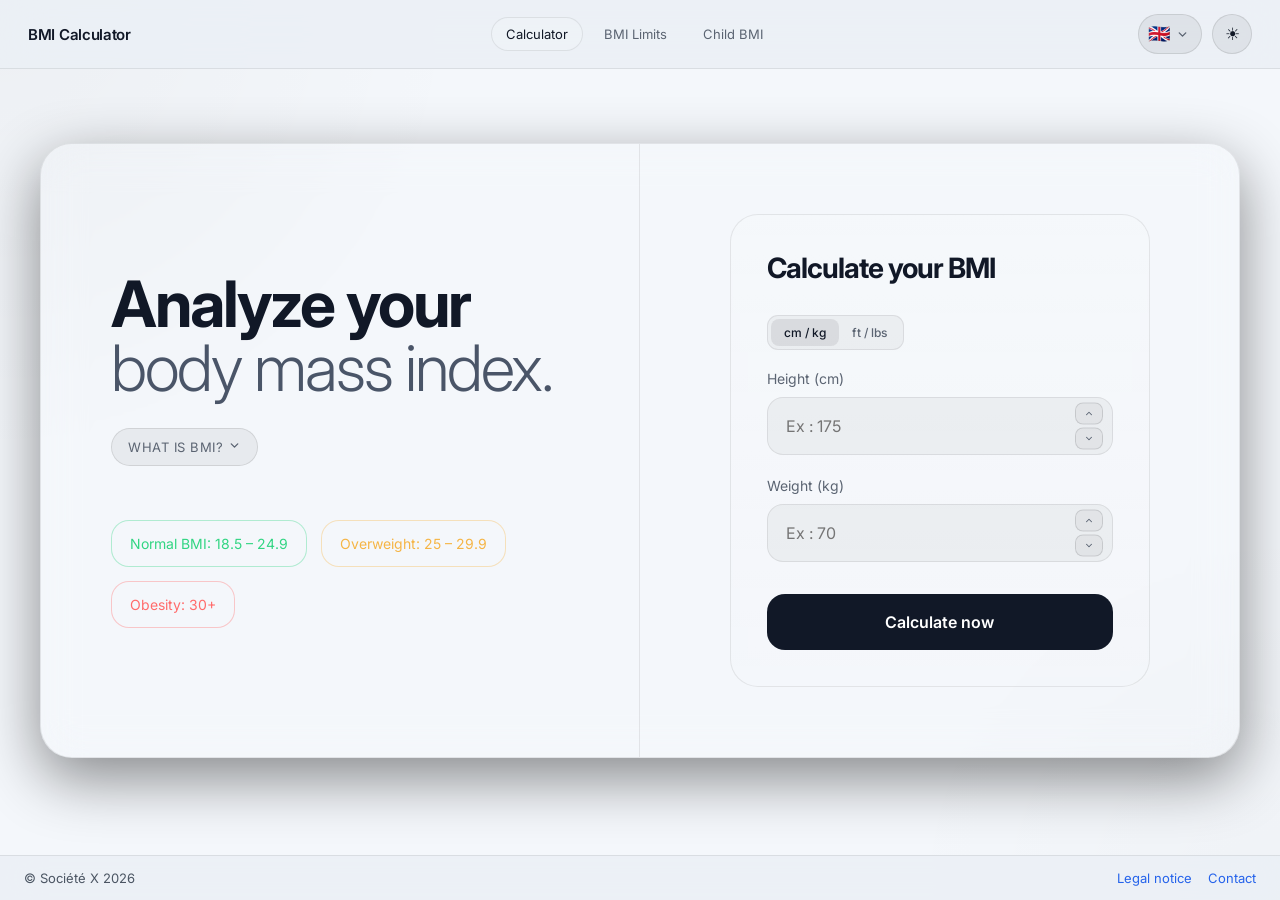
==== commit da4403c9: "Extract shared CSS/JS into style.css and common.js Nav, burger, language switcher, and theme toggle " ====
--- a/index.html
+++ b/index.html
@@ -20,34 +20,11 @@
   <link rel="preconnect" href="https://fonts.gstatic.com" crossorigin>
   <link href="https://fonts.googleapis.com/css2?family=Inter:wght@300;400;500;600;700&display=swap" rel="stylesheet">
 
+  <link rel="stylesheet" href="style.css">
   <style>
-    * { margin: 0; padding: 0; box-sizing: border-box; }
-
-    :root {
-      --footer: #c7d0dd;
-      --link: #8db4ff;
-      --bg: #0f1115;
-      --card: #171a21;
-      --soft: #1f2430;
-      --border: rgba(255,255,255,0.08);
-      --text: #f5f7fb;
-      --muted: #a7b0c0;
-      --accent: #ffffff;
-      --success: #32d583;
-      --warning: #f5b546;
-      --danger: #ff6b6b;
-      --shadow: 0 20px 60px rgba(0,0,0,0.45);
-    }
+    :root { --card: #171a21; --soft: #1f2430; }
 
     body {
-      transition: background 0.3s ease, color 0.3s ease;
-      font-family: 'Inter', sans-serif;
-      background:
-        radial-gradient(circle at top left, rgba(255,255,255,0.04), transparent 30%),
-        radial-gradient(circle at bottom right, rgba(255,255,255,0.03), transparent 25%),
-        var(--bg);
-      color: var(--text);
-      min-height: 100vh;
       display: flex;
       justify-content: center;
       align-items: center;
@@ -74,65 +51,6 @@
       justify-content: center;
       gap: 28px;
       border-right: 1px solid var(--border);
-    }
-
-    .topbar {
-      position: fixed;
-      top: 0; left: 0; width: 100%;
-      padding: 12px 28px;
-      display: flex;
-      align-items: center;
-      justify-content: space-between;
-      background: rgba(15,17,21,0.82);
-      -webkit-backdrop-filter: blur(20px) saturate(180%);
-      backdrop-filter: blur(20px) saturate(180%);
-      border-bottom: 1px solid var(--border);
-      z-index: 899; /* sous language-switcher et theme-toggle */
-    }
-
-    .nav-logo {
-      font-size: 14px; font-weight: 600;
-      color: var(--text); letter-spacing: -0.3px;
-    }
-
-    .nav-links { display: flex; gap: 4px; }
-
-    .nav-link {
-      padding: 7px 13px; border-radius: 999px; font-size: 13px;
-      color: var(--muted); text-decoration: none;
-      border: 1px solid transparent; transition: all 0.2s ease; white-space: nowrap;
-    }
-
-    .nav-link:hover { color: var(--text); background: rgba(255,255,255,0.07); border-color: var(--border); }
-    .nav-link.active { color: var(--text); background: rgba(255,255,255,0.09); border-color: var(--border); }
-
-    body.light .topbar { background: rgba(235,239,245,0.88); }
-
-
-    /* ---- BURGER MOBILE ---- */
-    .burger { display:none; align-items:center; justify-content:center; width:36px; height:36px;
-      border-radius:10px; border:1px solid var(--border); background:rgba(255,255,255,0.08);
-      cursor:pointer; flex-shrink:0; transition:background 0.2s ease; }
-    .burger:hover { background:rgba(255,255,255,0.14); }
-    .burger .icon-burger { display:block; } .burger .icon-close { display:none; }
-    .burger.open .icon-burger { display:none; } .burger.open .icon-close { display:block; }
-    .mobile-menu { display:none; position:fixed; top:53px; left:0; width:100%;
-      background:rgba(15,17,21,0.97); -webkit-backdrop-filter:blur(20px);
-      backdrop-filter:blur(20px); border-bottom:1px solid var(--border);
-      padding:8px 14px 12px; flex-direction:column; gap:4px; z-index:1000; }
-    .mobile-menu.open { display:flex; }
-    .mobile-menu .mob-link { display:block; padding:12px 16px; font-size:15px;
-      font-family:'Inter',sans-serif; border-radius:14px; border:1px solid transparent;
-      color:var(--muted); text-decoration:none; transition:all 0.15s ease; }
-    .mobile-menu .mob-link:hover { background:rgba(255,255,255,0.07); color:var(--text); }
-    .mobile-menu .mob-link.active { background:rgba(255,255,255,0.09); border-color:var(--border); color:var(--text); }
-    body.light .burger { background:rgba(0,0,0,0.05); border-color:rgba(0,0,0,0.12); }
-    body.light .burger svg { stroke:#111827; }
-    body.light .mobile-menu { background:rgba(235,239,245,0.97); }
-    @media (max-width: 640px) {
-      .topbar { padding: 8px 14px; }
-      .nav-links { display: none; }
-      .burger { display: flex; }
     }
 
     .badge-btn {
@@ -290,9 +208,6 @@
       font-size: 14px;
     }
 
-    /* Input avec flèches stylisées */
-    .input-wrapper { position: relative; }
-
     .input-wrapper input {
       width: 100%;
       padding: 18px 52px 18px 18px;
@@ -316,51 +231,6 @@
       background: rgba(255,255,255,0.06);
     }
 
-    .spin-btns {
-      position: absolute;
-      right: 10px;
-      top: 50%;
-      transform: translateY(-50%);
-      display: flex;
-      flex-direction: column;
-      gap: 3px;
-    }
-
-    .spin-btn {
-      width: 28px;
-      height: 22px;
-      border-radius: 8px;
-      border: 1px solid var(--border);
-      background: rgba(255,255,255,0.07);
-      color: var(--muted);
-      cursor: pointer;
-      display: flex;
-      align-items: center;
-      justify-content: center;
-      transition: all 0.15s ease;
-      padding: 0;
-      font-size: 0;
-      line-height: 1;
-    }
-
-    .spin-btn:hover {
-      background: rgba(255,255,255,0.15);
-      color: var(--text);
-      border-color: rgba(255,255,255,0.2);
-    }
-
-    .spin-btn:active { transform: scale(0.93); }
-
-    .spin-btn svg {
-      width: 10px;
-      height: 10px;
-      fill: none;
-      stroke: currentColor;
-      stroke-width: 2.5;
-      stroke-linecap: round;
-      stroke-linejoin: round;
-    }
-
     button.calc-btn {
       width: 100%;
       padding: 18px;
@@ -414,136 +284,7 @@
       line-height: 1.6;
     }
 
-    @keyframes fadeIn {
-      from { opacity: 0; transform: translateY(10px); }
-      to   { opacity: 1; transform: translateY(0); }
-    }
-
-    .nav-controls {
-      display: flex;
-      align-items: center;
-      gap: 8px;
-    }
-
-    /* ---- LANGUAGE DROPDOWN (dans topbar) ---- */
-    .language-switcher {
-      position: relative;
-      z-index: 999;
-    }
-
-    .lang-dropdown-btn {
-      height: 40px;
-      padding: 0 12px 0 9px;
-      border-radius: 999px;
-      border: 1px solid var(--border);
-      background: rgba(255,255,255,0.08);
-      display: flex;
-      align-items: center;
-      justify-content: center;
-      gap: 6px;
-      cursor: pointer;
-      font-size: 18px;
-      line-height: 1;
-      transition: 0.2s ease;
-      color: var(--text);
-      font-family: 'Inter', sans-serif;
-      white-space: nowrap;
-    }
-
-    .lang-dropdown-btn:hover { background: rgba(255,255,255,0.13); }
-
-    .lang-chevron {
-      width: 14px;
-      height: 14px;
-      flex-shrink: 0;
-      transition: transform 0.25s ease;
-      stroke: var(--muted);
-      fill: none;
-      stroke-width: 2.5;
-      stroke-linecap: round;
-      stroke-linejoin: round;
-    }
-
-    .lang-dropdown-btn.open .lang-chevron { transform: rotate(180deg); }
-
-    .lang-menu {
-      position: absolute;
-      top: calc(100% + 8px);
-      right: 0;
-      background: rgba(23,26,33,0.97);
-      backdrop-filter: blur(16px);
-      border: 1px solid var(--border);
-      border-radius: 18px;
-      padding: 6px;
-      min-width: 100%;
-      display: none;
-      box-shadow: 0 12px 36px rgba(0,0,0,0.35);
-      overflow: hidden;
-    }
-
-    .lang-menu.open { display: block; animation: fadeIn 0.2s ease; }
-
-    .lang-option {
-      display: flex;
-      align-items: center;
-      gap: 9px;
-      padding: 10px 14px;
-      border-radius: 12px;
-      cursor: pointer;
-      font-size: 14px;
-      color: var(--muted);
-      transition: 0.15s ease;
-      white-space: nowrap;
-    }
-
-    .lang-option:hover { background: rgba(255,255,255,0.08); color: var(--text); }
-    .lang-option .flag { font-size: 20px; line-height: 1; }
-    .lang-option .lang-name { font-size: 13px; }
-
-    /* Theme toggle — dans la topbar */
-    .theme-toggle {
-      width: 40px;
-      height: 40px;
-      border-radius: 50%;
-      border: 1px solid var(--border);
-      background: rgba(255,255,255,0.08);
-      color: var(--text);
-      cursor: pointer;
-      font-size: 17px;
-      display: flex;
-      align-items: center;
-      justify-content: center;
-      line-height: 1;
-      transition: 0.2s ease;
-      flex-shrink: 0;
-    }
-
-    .theme-toggle:hover { transform: scale(1.05); background: rgba(255,255,255,0.13); }
-
-    /* Light mode */
-    body.light {
-      --bg: #f4f7fb;
-      --card: #ffffff;
-      --soft: #eef2f7;
-      --border: rgba(0,0,0,0.08);
-      --text: #111827;
-      --muted: #5b6472;
-      --accent: #111827;
-      --footer: #4b5563;
-      --link: #2563eb;
-      background:
-        radial-gradient(circle at top left, rgba(0,0,0,0.03), transparent 30%),
-        radial-gradient(circle at bottom right, rgba(0,0,0,0.02), transparent 25%),
-        var(--bg);
-    }
-
-    body.light .theme-toggle     { background: rgba(0,0,0,0.06); border-color: rgba(0,0,0,0.1); color: #111827; }
-    body.light .lang-dropdown-btn{ background: rgba(0,0,0,0.06); border-color: rgba(0,0,0,0.1); color: #111827; }
-    body.light .lang-menu        { background: rgba(244,247,251,0.97); }
-    body.light .lang-option:hover{ background: rgba(0,0,0,0.05); color: #111; }
     body.light button.calc-btn   { color: white; }
-    body.light .spin-btn         { border-color: rgba(0,0,0,0.12); background: rgba(0,0,0,0.04); }
-    body.light .spin-btn:hover   { background: rgba(0,0,0,0.1); }
     body.light .input-wrapper input { background: rgba(0,0,0,0.04); color: #111827; }
     body.light .legal-page,
     body.light .contact-page     { background: rgba(244,247,251,0.96); }
@@ -556,33 +297,6 @@
     body.light .field textarea:focus { border-color: rgba(0,0,0,0.3); background: rgba(0,0,0,0.06); }
     body.light .field input::placeholder,
     body.light .field textarea::placeholder { color: rgba(91,100,114,0.5); }
-
-    /* Footer */
-    footer {
-      position: fixed;
-      bottom: 0; left: 0;
-      width: 100%;
-      padding: 16px 24px;
-      display: flex;
-      justify-content: space-between;
-      align-items: center;
-      background: rgba(15,17,21,0.82);
-      -webkit-backdrop-filter: blur(20px) saturate(180%);
-      backdrop-filter: blur(20px) saturate(180%);
-      border-top: 1px solid var(--border);
-      color: var(--footer);
-      font-size: 14px;
-      flex-wrap: wrap;
-      gap: 12px;
-    }
-
-    body.light footer {
-      background: rgba(235,239,245,0.88);
-    }
-
-    footer a { color: var(--link); text-decoration: none; }
-    footer a:hover { text-decoration: underline; }
-    .footer-links { display: flex; gap: 18px; flex-wrap: wrap; }
 
     /* Overlay pages */
     .legal-page,
@@ -854,8 +568,6 @@
     .imperial-units span { flex: 1; text-align: center; font-size: 10px; color: var(--muted); letter-spacing: 0.3px; }
 
     @media (max-width: 640px) {
-
-      /* Body plein écran, sans padding latéral */
       body {
         padding: 0;
         align-items: flex-start;
@@ -996,19 +708,6 @@
       .target-result strong { font-size: 15px; }
 
       .footer-note { font-size: 11px; margin-top: 12px; line-height: 1.5; }
-
-      /* Contrôles dans la topbar sur mobile */
-      .nav-controls { gap: 6px; }
-      .lang-dropdown-btn { height: 34px; padding: 0 9px 0 7px; font-size: 16px; gap: 4px; }
-      .lang-chevron { width: 11px; height: 11px; }
-      .lang-menu { border-radius: 14px; }
-      .lang-option { padding: 9px 12px; font-size: 13px; }
-      .lang-option .flag { font-size: 16px; }
-      .theme-toggle { width: 34px; height: 34px; font-size: 15px; }
-
-      /* Footer */
-      footer { padding: 10px 16px; font-size: 12px; gap: 8px; }
-      .footer-links { gap: 12px; }
 
       /* Pages légales / contact */
       .legal-page, .contact-page { padding: 16px 12px 80px; }
@@ -1047,18 +746,18 @@
     </div>
     <div class="nav-controls">
       <div class="language-switcher" id="langSwitcher">
-        <button class="lang-dropdown-btn" id="langBtn" onclick="toggleLangMenu()">
+        <button class="lang-dropdown-btn" id="langBtn">
           <span id="currentFlag">🇫🇷</span>
           <svg class="lang-chevron" viewBox="0 0 24 24"><polyline points="6 9 12 15 18 9"/></svg>
         </button>
         <div class="lang-menu" id="langMenu">
-          <div class="lang-option" onclick="setLanguage('fr'); closeLangMenu();">
+          <div class="lang-option" data-lang="fr">
             <span class="flag">🇫🇷</span><span class="lang-name">Français</span>
           </div>
-          <div class="lang-option" onclick="setLanguage('en'); closeLangMenu();">
+          <div class="lang-option" data-lang="en">
             <span class="flag">🇬🇧</span><span class="lang-name">English</span>
           </div>
-          <div class="lang-option" onclick="setLanguage('es'); closeLangMenu();">
+          <div class="lang-option" data-lang="es">
             <span class="flag">🇪🇸</span><span class="lang-name">Español</span>
           </div>
         </div>
@@ -1300,37 +999,9 @@
     </div>
   </div>
 
+  <script src="common.js"></script>
   <script>
-    const flags = { fr: '🇫🇷', en: '🇬🇧', es: '🇪🇸' };
     let currentUnit = localStorage.getItem('unit') || 'metric';
-
-
-    function toggleBurger() {
-      var b = document.getElementById('burgerBtn');
-      var m = document.getElementById('mobileMenu');
-      if (b) b.classList.toggle('open');
-      if (m) m.classList.toggle('open');
-    }
-    function toggleLangMenu() {
-      document.getElementById('langBtn').classList.toggle('open');
-      document.getElementById('langMenu').classList.toggle('open');
-    }
-
-    function closeLangMenu() {
-      document.getElementById('langBtn').classList.remove('open');
-      document.getElementById('langMenu').classList.remove('open');
-    }
-
-    document.addEventListener('click', function(e) {
-      var ls = document.getElementById('langSwitcher');
-      if (ls && !ls.contains(e.target)) closeLangMenu();
-      var bm = document.getElementById('mobileMenu');
-      var bb = document.getElementById('burgerBtn');
-      if (bm && bb && !bb.contains(e.target) && !bm.contains(e.target)) {
-        bb.classList.remove('open');
-        bm.classList.remove('open');
-      }
-    });
 
     function changeValue(id, delta) {
       const el = document.getElementById(id);
@@ -1641,37 +1312,10 @@
       }
     }
 
-    const savedLang = localStorage.getItem('language') || navigator.language.slice(0, 2);
-    setLanguage(translations[savedLang] ? savedLang : 'fr');
+    initTheme();
+    initBurger();
+    initLangDropdown(setLanguage, translations);
     if (currentUnit === 'imperial') setUnit('imperial');
-
-    const prefersDark = window.matchMedia('(prefers-color-scheme: dark)').matches;
-    const savedTheme  = localStorage.getItem('theme');
-    if (savedTheme === 'light' || (!savedTheme && !prefersDark)) document.body.classList.add('light');
-
-    const toggleBtn = document.getElementById('themeToggle');
-
-    function updateThemeIcon() {
-      toggleBtn.textContent = document.body.classList.contains('light') ? '☀' : '☾';
-    }
-    updateThemeIcon();
-
-    toggleBtn.addEventListener('click', () => {
-      document.body.classList.toggle('light');
-      localStorage.setItem('theme', document.body.classList.contains('light') ? 'light' : 'dark');
-      updateThemeIcon();
-    });
-
-    // Burger
-    var _burger = document.getElementById('burgerBtn');
-    var _burgerMenu = document.getElementById('mobileMenu');
-    if (_burger && _burgerMenu) {
-      _burger.addEventListener('click', function(e) {
-        e.stopPropagation();
-        _burger.classList.toggle('open');
-        _burgerMenu.classList.toggle('open');
-      });
-    }
 
     function openLegal()    { document.getElementById('legalPage').style.display   = 'block'; }
     function closeLegal()   { document.getElementById('legalPage').style.display   = 'none';  }
--- a/style.css
+++ b/style.css
@@ -0,0 +1,372 @@
+/* ===== SHARED STYLES ===== */
+
+* { margin: 0; padding: 0; box-sizing: border-box; }
+
+:root {
+  --footer: #c7d0dd;
+  --link: #8db4ff;
+  --bg: #0f1115;
+  --border: rgba(255,255,255,0.08);
+  --text: #f5f7fb;
+  --muted: #a7b0c0;
+  --accent: #ffffff;
+  --success: #32d583;
+  --warning: #f5b546;
+  --danger: #ff6b6b;
+  --shadow: 0 20px 60px rgba(0,0,0,0.45);
+}
+
+body {
+  font-family: 'Inter', sans-serif;
+  background:
+    radial-gradient(circle at top left, rgba(255,255,255,0.04), transparent 30%),
+    radial-gradient(circle at bottom right, rgba(255,255,255,0.03), transparent 25%),
+    var(--bg);
+  color: var(--text);
+  min-height: 100vh;
+  transition: background 0.3s ease, color 0.3s ease;
+}
+
+/* ---- TOPBAR ---- */
+.topbar {
+  position: fixed;
+  top: 0; left: 0; width: 100%;
+  padding: 14px 28px;
+  display: flex;
+  align-items: center;
+  justify-content: space-between;
+  background: rgba(15,17,21,0.82);
+  -webkit-backdrop-filter: blur(20px) saturate(180%);
+  backdrop-filter: blur(20px) saturate(180%);
+  border-bottom: 1px solid var(--border);
+  z-index: 900;
+}
+
+.nav-logo {
+  font-size: 15px;
+  font-weight: 600;
+  color: var(--text);
+  text-decoration: none;
+  letter-spacing: -0.3px;
+}
+
+.nav-links { display: flex; gap: 6px; align-items: center; }
+
+.nav-link {
+  padding: 8px 14px;
+  border-radius: 999px;
+  font-size: 13px;
+  color: var(--muted);
+  text-decoration: none;
+  border: 1px solid transparent;
+  transition: all 0.2s ease;
+  white-space: nowrap;
+}
+
+.nav-link:hover { color: var(--text); background: rgba(255,255,255,0.07); border-color: var(--border); }
+.nav-link.active { color: var(--text); background: rgba(255,255,255,0.09); border-color: var(--border); }
+
+.nav-controls { display: flex; align-items: center; gap: 10px; }
+
+/* ---- THEME TOGGLE ---- */
+.theme-toggle {
+  width: 40px; height: 40px;
+  border-radius: 50%;
+  border: 1px solid var(--border);
+  background: rgba(255,255,255,0.08);
+  color: var(--text);
+  cursor: pointer;
+  font-size: 17px;
+  display: flex; align-items: center; justify-content: center;
+  transition: 0.2s ease;
+  flex-shrink: 0;
+}
+.theme-toggle:hover { transform: scale(1.05); background: rgba(255,255,255,0.13); }
+
+/* ---- LANGUAGE SWITCHER ---- */
+.language-switcher { position: relative; z-index: 999; }
+
+.lang-dropdown-btn {
+  height: 40px;
+  padding: 0 12px 0 9px;
+  border-radius: 999px;
+  border: 1px solid var(--border);
+  background: rgba(255,255,255,0.08);
+  display: flex;
+  align-items: center;
+  gap: 6px;
+  cursor: pointer;
+  font-size: 18px;
+  line-height: 1;
+  transition: 0.2s ease;
+  color: var(--text);
+  font-family: 'Inter', sans-serif;
+  white-space: nowrap;
+}
+.lang-dropdown-btn:hover { background: rgba(255,255,255,0.13); }
+
+.lang-chevron {
+  width: 13px; height: 13px;
+  flex-shrink: 0;
+  transition: transform 0.25s ease;
+  stroke: var(--muted);
+  fill: none;
+  stroke-width: 2.5;
+  stroke-linecap: round;
+  stroke-linejoin: round;
+}
+.lang-dropdown-btn.open .lang-chevron { transform: rotate(180deg); }
+
+.lang-menu {
+  position: absolute;
+  top: calc(100% + 8px); right: 0;
+  background: rgba(23,26,33,0.97);
+  backdrop-filter: blur(16px);
+  border: 1px solid var(--border);
+  border-radius: 18px;
+  padding: 6px;
+  min-width: 140px;
+  display: none;
+  box-shadow: 0 12px 36px rgba(0,0,0,0.35);
+  z-index: 999;
+}
+.lang-menu.open { display: block; animation: fadeIn 0.2s ease; }
+
+.lang-option {
+  display: flex;
+  align-items: center;
+  gap: 9px;
+  padding: 10px 14px;
+  border-radius: 12px;
+  cursor: pointer;
+  font-size: 14px;
+  color: var(--muted);
+  transition: 0.15s ease;
+  white-space: nowrap;
+}
+.lang-option:hover { background: rgba(255,255,255,0.08); color: var(--text); }
+
+/* ---- BURGER ---- */
+.burger {
+  display: none;
+  align-items: center;
+  justify-content: center;
+  width: 36px; height: 36px;
+  border-radius: 10px;
+  border: 1px solid var(--border);
+  background: rgba(255,255,255,0.08);
+  cursor: pointer;
+  flex-shrink: 0;
+  transition: background 0.2s ease;
+}
+.burger:hover { background: rgba(255,255,255,0.14); }
+.burger .icon-burger { display: block; }
+.burger .icon-close  { display: none; }
+.burger.open .icon-burger { display: none; }
+.burger.open .icon-close  { display: block; }
+
+.mobile-menu {
+  display: none;
+  position: fixed;
+  top: 53px; left: 0; width: 100%;
+  background: rgba(15,17,21,0.97);
+  -webkit-backdrop-filter: blur(20px) saturate(180%);
+  backdrop-filter: blur(20px) saturate(180%);
+  border-bottom: 1px solid var(--border);
+  padding: 8px 14px 12px;
+  flex-direction: column;
+  gap: 4px;
+  z-index: 1000;
+}
+.mobile-menu.open { display: flex; }
+.mobile-menu .mob-link {
+  display: block;
+  padding: 12px 16px;
+  font-size: 15px;
+  font-family: 'Inter', sans-serif;
+  border-radius: 14px;
+  border: 1px solid transparent;
+  color: var(--muted);
+  text-decoration: none;
+  transition: all 0.15s ease;
+}
+.mobile-menu .mob-link:hover { background: rgba(255,255,255,0.07); color: var(--text); }
+.mobile-menu .mob-link.active { background: rgba(255,255,255,0.09); border-color: var(--border); color: var(--text); }
+
+/* ---- SPIN BUTTONS ---- */
+.input-wrapper { position: relative; }
+
+.spin-btns {
+  position: absolute;
+  right: 10px;
+  top: 50%;
+  transform: translateY(-50%);
+  display: flex;
+  flex-direction: column;
+  gap: 3px;
+}
+
+.spin-btn {
+  width: 28px; height: 22px;
+  border-radius: 8px;
+  border: 1px solid var(--border);
+  background: rgba(255,255,255,0.07);
+  color: var(--muted);
+  cursor: pointer;
+  display: flex; align-items: center; justify-content: center;
+  transition: all 0.15s ease;
+  padding: 0; font-size: 0; line-height: 1;
+}
+.spin-btn:hover { background: rgba(255,255,255,0.15); color: var(--text); border-color: rgba(255,255,255,0.2); }
+.spin-btn:active { transform: scale(0.93); }
+.spin-btn svg { width: 10px; height: 10px; fill: none; stroke: currentColor; stroke-width: 2.5; stroke-linecap: round; stroke-linejoin: round; }
+
+/* ---- FOOTER ---- */
+footer {
+  position: fixed;
+  bottom: 0; left: 0; width: 100%;
+  padding: 14px 24px;
+  display: flex;
+  justify-content: space-between;
+  align-items: center;
+  background: rgba(15,17,21,0.82);
+  -webkit-backdrop-filter: blur(20px) saturate(180%);
+  backdrop-filter: blur(20px) saturate(180%);
+  border-top: 1px solid var(--border);
+  color: var(--footer);
+  font-size: 13px;
+  flex-wrap: wrap;
+  gap: 10px;
+  z-index: 900;
+}
+footer a { color: var(--link); text-decoration: none; }
+footer a:hover { text-decoration: underline; }
+.footer-links { display: flex; gap: 16px; flex-wrap: wrap; }
+
+/* ---- ARTICLE PAGES (imc-enfant + limites-imc) ---- */
+.page-wrapper { max-width: 900px; margin: 0 auto; padding-top: 30px; }
+
+.hero {
+  padding: 52px 60px;
+  border: 1px solid var(--border);
+  border-radius: 32px;
+  background: rgba(255,255,255,0.03);
+  backdrop-filter: blur(20px);
+  box-shadow: var(--shadow);
+  margin-bottom: 24px;
+}
+.hero-badge {
+  display: inline-flex; align-items: center; gap: 8px;
+  padding: 8px 14px; border-radius: 999px;
+  font-size: 12px; font-weight: 500;
+  letter-spacing: 0.5px; margin-bottom: 22px;
+}
+.hero h1 { font-size: 48px; font-weight: 700; letter-spacing: -2px; line-height: 1.05; margin-bottom: 18px; }
+.hero h1 span { color: #cfd8e3; font-weight: 300; }
+.hero-desc { color: var(--muted); font-size: 17px; line-height: 1.8; max-width: 620px; }
+
+.section-full {
+  padding: 36px 40px;
+  border: 1px solid var(--border);
+  border-radius: 28px;
+  background: rgba(255,255,255,0.03);
+  margin-bottom: 20px;
+}
+.section-full h2 { font-size: 26px; font-weight: 700; letter-spacing: -0.8px; margin-bottom: 18px; }
+.section-full p { font-size: 15px; color: var(--muted); line-height: 1.8; margin-bottom: 14px; }
+.section-full p:last-child { margin-bottom: 0; }
+
+.cta-section {
+  padding: 40px;
+  border: 1px solid rgba(255,255,255,0.1);
+  border-radius: 28px;
+  background: rgba(255,255,255,0.04);
+  text-align: center;
+  margin-bottom: 20px;
+}
+.cta-section h2 { font-size: 24px; font-weight: 700; letter-spacing: -0.6px; margin-bottom: 10px; }
+.cta-section p { color: var(--muted); font-size: 15px; margin-bottom: 24px; line-height: 1.7; }
+
+.cta-btn {
+  display: inline-flex; align-items: center; gap: 8px;
+  padding: 14px 28px; border-radius: 999px;
+  background: var(--accent); color: #111;
+  font-size: 15px; font-weight: 600;
+  text-decoration: none;
+  transition: opacity 0.2s, transform 0.2s;
+  border: none; cursor: pointer;
+  font-family: 'Inter', sans-serif;
+}
+.cta-btn:hover { opacity: 0.9; transform: translateY(-1px); }
+
+.page-links { display: flex; gap: 12px; justify-content: center; flex-wrap: wrap; margin-top: 14px; }
+.page-link {
+  padding: 11px 20px; border-radius: 999px;
+  border: 1px solid var(--border);
+  background: rgba(255,255,255,0.05);
+  color: var(--muted); font-size: 13px; text-decoration: none;
+  transition: all 0.2s ease;
+}
+.page-link:hover { background: rgba(255,255,255,0.1); color: var(--text); border-color: rgba(255,255,255,0.2); }
+
+/* ---- ANIMATIONS ---- */
+@keyframes fadeIn {
+  from { opacity: 0; transform: translateY(8px); }
+  to   { opacity: 1; transform: translateY(0); }
+}
+
+/* ---- LIGHT MODE ---- */
+body.light {
+  --bg: #f4f7fb;
+  --border: rgba(0,0,0,0.08);
+  --text: #111827;
+  --muted: #5b6472;
+  --accent: #111827;
+  --footer: #4b5563;
+  --link: #2563eb;
+  background:
+    radial-gradient(circle at top left, rgba(0,0,0,0.03), transparent 30%),
+    radial-gradient(circle at bottom right, rgba(0,0,0,0.02), transparent 25%),
+    var(--bg);
+}
+body.light .topbar,
+body.light footer            { background: rgba(235,239,245,0.88); }
+body.light .theme-toggle     { background: rgba(0,0,0,0.06); border-color: rgba(0,0,0,0.1); color: #111827; }
+body.light .lang-dropdown-btn{ background: rgba(0,0,0,0.06); border-color: rgba(0,0,0,0.1); color: #111827; }
+body.light .lang-menu        { background: rgba(244,247,251,0.97); }
+body.light .lang-option:hover{ background: rgba(0,0,0,0.05); color: #111; }
+body.light .burger           { background: rgba(0,0,0,0.05); border-color: rgba(0,0,0,0.12); }
+body.light .burger svg       { stroke: #111827; }
+body.light .mobile-menu      { background: rgba(235,239,245,0.97); }
+body.light .spin-btn         { border-color: rgba(0,0,0,0.12); background: rgba(0,0,0,0.04); }
+body.light .spin-btn:hover   { background: rgba(0,0,0,0.1); }
+body.light .cta-btn          { color: #fff; }
+body.light .hero h1 span     { color: #4a5568; }
+
+/* ---- RESPONSIVE ---- */
+@media (max-width: 640px) {
+  .topbar { padding: 8px 14px; }
+  .nav-links { display: none; }
+  .burger { display: flex; }
+  .nav-controls { gap: 6px; }
+  .lang-dropdown-btn { height: 34px; padding: 0 9px 0 7px; font-size: 16px; gap: 4px; }
+  .lang-chevron { width: 11px; height: 11px; }
+  .lang-menu { border-radius: 14px; }
+  .lang-option { padding: 9px 12px; font-size: 13px; }
+  .theme-toggle { width: 34px; height: 34px; font-size: 15px; }
+  footer { padding: 10px 16px; font-size: 12px; gap: 8px; }
+  .footer-links { gap: 12px; }
+  .spin-btns { right: 7px; }
+  .spin-btn { width: 22px; height: 18px; border-radius: 5px; }
+  .spin-btn svg { width: 9px; height: 9px; }
+}
+
+@media (max-width: 720px) {
+  .page-wrapper { padding: 16px 14px 0; }
+  .hero { padding: 28px 20px; border-radius: 20px; }
+  .hero h1 { font-size: 28px; letter-spacing: -1px; }
+  .hero-desc { font-size: 14px; }
+  .section-full { padding: 22px 18px; border-radius: 20px; margin-bottom: 12px; }
+  .section-full h2 { font-size: 20px; }
+  .cta-section { padding: 26px 18px; border-radius: 20px; margin-bottom: 12px; }
+}
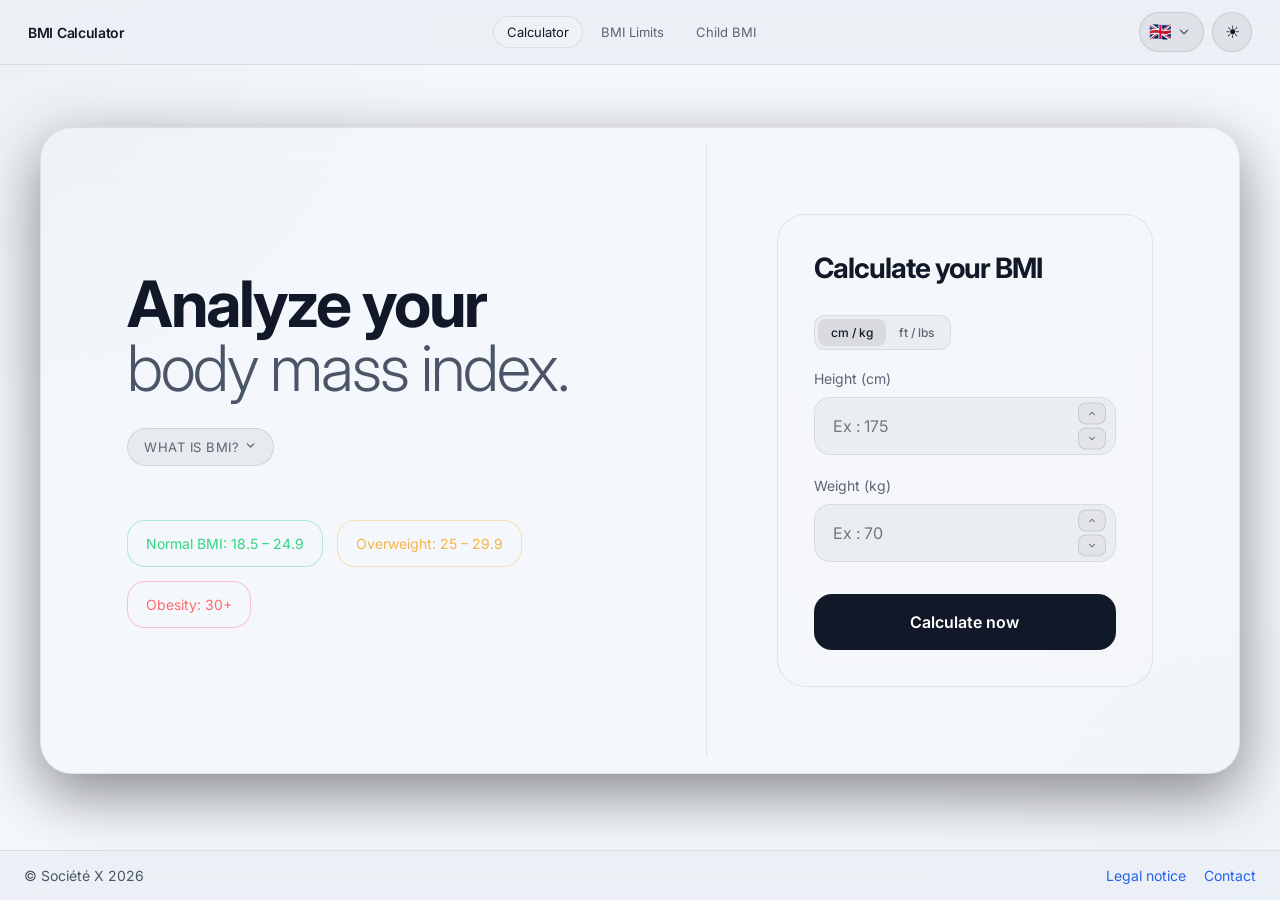
==== commit 116ee620: "fix: corrige l'affichage container sur Android Remplace display:grid par display:flex avec padding:1" ====
--- a/index.html
+++ b/index.html
@@ -20,11 +20,34 @@
   <link rel="preconnect" href="https://fonts.gstatic.com" crossorigin>
   <link href="https://fonts.googleapis.com/css2?family=Inter:wght@300;400;500;600;700&display=swap" rel="stylesheet">
 
-  <link rel="stylesheet" href="style.css">
   <style>
-    :root { --card: #171a21; --soft: #1f2430; }
+    * { margin: 0; padding: 0; box-sizing: border-box; }
+
+    :root {
+      --footer: #c7d0dd;
+      --link: #8db4ff;
+      --bg: #0f1115;
+      --card: #171a21;
+      --soft: #1f2430;
+      --border: rgba(255,255,255,0.08);
+      --text: #f5f7fb;
+      --muted: #a7b0c0;
+      --accent: #ffffff;
+      --success: #32d583;
+      --warning: #f5b546;
+      --danger: #ff6b6b;
+      --shadow: 0 20px 60px rgba(0,0,0,0.45);
+    }
 
     body {
+      transition: background 0.3s ease, color 0.3s ease;
+      font-family: 'Inter', sans-serif;
+      background:
+        radial-gradient(circle at top left, rgba(255,255,255,0.04), transparent 30%),
+        radial-gradient(circle at bottom right, rgba(255,255,255,0.03), transparent 25%),
+        var(--bg);
+      color: var(--text);
+      min-height: 100vh;
       display: flex;
       justify-content: center;
       align-items: center;
@@ -34,8 +57,9 @@
     .container {
       width: 100%;
       max-width: 1200px;
-      display: grid;
-      grid-template-columns: 1fr 1fr;
+      display: flex;
+      padding: 1rem;
+      font-size: 1rem;
       overflow: hidden;
       border: 1px solid var(--border);
       border-radius: 32px;
@@ -51,6 +75,65 @@
       justify-content: center;
       gap: 28px;
       border-right: 1px solid var(--border);
+    }
+
+    .topbar {
+      position: fixed;
+      top: 0; left: 0; width: 100%;
+      padding: 12px 28px;
+      display: flex;
+      align-items: center;
+      justify-content: space-between;
+      background: rgba(15,17,21,0.82);
+      -webkit-backdrop-filter: blur(20px) saturate(180%);
+      backdrop-filter: blur(20px) saturate(180%);
+      border-bottom: 1px solid var(--border);
+      z-index: 899; /* sous language-switcher et theme-toggle */
+    }
+
+    .nav-logo {
+      font-size: 14px; font-weight: 600;
+      color: var(--text); letter-spacing: -0.3px;
+    }
+
+    .nav-links { display: flex; gap: 4px; }
+
+    .nav-link {
+      padding: 7px 13px; border-radius: 999px; font-size: 13px;
+      color: var(--muted); text-decoration: none;
+      border: 1px solid transparent; transition: all 0.2s ease; white-space: nowrap;
+    }
+
+    .nav-link:hover { color: var(--text); background: rgba(255,255,255,0.07); border-color: var(--border); }
+    .nav-link.active { color: var(--text); background: rgba(255,255,255,0.09); border-color: var(--border); }
+
+    body.light .topbar { background: rgba(235,239,245,0.88); }
+
+
+    /* ---- BURGER MOBILE ---- */
+    .burger { display:none; align-items:center; justify-content:center; width:36px; height:36px;
+      border-radius:10px; border:1px solid var(--border); background:rgba(255,255,255,0.08);
+      cursor:pointer; flex-shrink:0; transition:background 0.2s ease; }
+    .burger:hover { background:rgba(255,255,255,0.14); }
+    .burger .icon-burger { display:block; } .burger .icon-close { display:none; }
+    .burger.open .icon-burger { display:none; } .burger.open .icon-close { display:block; }
+    .mobile-menu { display:none; position:fixed; top:53px; left:0; width:100%;
+      background:rgba(15,17,21,0.97); -webkit-backdrop-filter:blur(20px);
+      backdrop-filter:blur(20px); border-bottom:1px solid var(--border);
+      padding:8px 14px 12px; flex-direction:column; gap:4px; z-index:1000; }
+    .mobile-menu.open { display:flex; }
+    .mobile-menu .mob-link { display:block; padding:12px 16px; font-size:15px;
+      font-family:'Inter',sans-serif; border-radius:14px; border:1px solid transparent;
+      color:var(--muted); text-decoration:none; transition:all 0.15s ease; }
+    .mobile-menu .mob-link:hover { background:rgba(255,255,255,0.07); color:var(--text); }
+    .mobile-menu .mob-link.active { background:rgba(255,255,255,0.09); border-color:var(--border); color:var(--text); }
+    body.light .burger { background:rgba(0,0,0,0.05); border-color:rgba(0,0,0,0.12); }
+    body.light .burger svg { stroke:#111827; }
+    body.light .mobile-menu { background:rgba(235,239,245,0.97); }
+    @media (max-width: 640px) {
+      .topbar { padding: 8px 14px; }
+      .nav-links { display: none; }
+      .burger { display: flex; }
     }
 
     .badge-btn {
@@ -208,6 +291,9 @@
       font-size: 14px;
     }
 
+    /* Input avec flèches stylisées */
+    .input-wrapper { position: relative; }
+
     .input-wrapper input {
       width: 100%;
       padding: 18px 52px 18px 18px;
@@ -231,6 +317,51 @@
       background: rgba(255,255,255,0.06);
     }
 
+    .spin-btns {
+      position: absolute;
+      right: 10px;
+      top: 50%;
+      transform: translateY(-50%);
+      display: flex;
+      flex-direction: column;
+      gap: 3px;
+    }
+
+    .spin-btn {
+      width: 28px;
+      height: 22px;
+      border-radius: 8px;
+      border: 1px solid var(--border);
+      background: rgba(255,255,255,0.07);
+      color: var(--muted);
+      cursor: pointer;
+      display: flex;
+      align-items: center;
+      justify-content: center;
+      transition: all 0.15s ease;
+      padding: 0;
+      font-size: 0;
+      line-height: 1;
+    }
+
+    .spin-btn:hover {
+      background: rgba(255,255,255,0.15);
+      color: var(--text);
+      border-color: rgba(255,255,255,0.2);
+    }
+
+    .spin-btn:active { transform: scale(0.93); }
+
+    .spin-btn svg {
+      width: 10px;
+      height: 10px;
+      fill: none;
+      stroke: currentColor;
+      stroke-width: 2.5;
+      stroke-linecap: round;
+      stroke-linejoin: round;
+    }
+
     button.calc-btn {
       width: 100%;
       padding: 18px;
@@ -284,7 +415,136 @@
       line-height: 1.6;
     }
 
+    @keyframes fadeIn {
+      from { opacity: 0; transform: translateY(10px); }
+      to   { opacity: 1; transform: translateY(0); }
+    }
+
+    .nav-controls {
+      display: flex;
+      align-items: center;
+      gap: 8px;
+    }
+
+    /* ---- LANGUAGE DROPDOWN (dans topbar) ---- */
+    .language-switcher {
+      position: relative;
+      z-index: 999;
+    }
+
+    .lang-dropdown-btn {
+      height: 40px;
+      padding: 0 12px 0 9px;
+      border-radius: 999px;
+      border: 1px solid var(--border);
+      background: rgba(255,255,255,0.08);
+      display: flex;
+      align-items: center;
+      justify-content: center;
+      gap: 6px;
+      cursor: pointer;
+      font-size: 18px;
+      line-height: 1;
+      transition: 0.2s ease;
+      color: var(--text);
+      font-family: 'Inter', sans-serif;
+      white-space: nowrap;
+    }
+
+    .lang-dropdown-btn:hover { background: rgba(255,255,255,0.13); }
+
+    .lang-chevron {
+      width: 14px;
+      height: 14px;
+      flex-shrink: 0;
+      transition: transform 0.25s ease;
+      stroke: var(--muted);
+      fill: none;
+      stroke-width: 2.5;
+      stroke-linecap: round;
+      stroke-linejoin: round;
+    }
+
+    .lang-dropdown-btn.open .lang-chevron { transform: rotate(180deg); }
+
+    .lang-menu {
+      position: absolute;
+      top: calc(100% + 8px);
+      right: 0;
+      background: rgba(23,26,33,0.97);
+      backdrop-filter: blur(16px);
+      border: 1px solid var(--border);
+      border-radius: 18px;
+      padding: 6px;
+      min-width: 100%;
+      display: none;
+      box-shadow: 0 12px 36px rgba(0,0,0,0.35);
+      overflow: hidden;
+    }
+
+    .lang-menu.open { display: block; animation: fadeIn 0.2s ease; }
+
+    .lang-option {
+      display: flex;
+      align-items: center;
+      gap: 9px;
+      padding: 10px 14px;
+      border-radius: 12px;
+      cursor: pointer;
+      font-size: 14px;
+      color: var(--muted);
+      transition: 0.15s ease;
+      white-space: nowrap;
+    }
+
+    .lang-option:hover { background: rgba(255,255,255,0.08); color: var(--text); }
+    .lang-option .flag { font-size: 20px; line-height: 1; }
+    .lang-option .lang-name { font-size: 13px; }
+
+    /* Theme toggle — dans la topbar */
+    .theme-toggle {
+      width: 40px;
+      height: 40px;
+      border-radius: 50%;
+      border: 1px solid var(--border);
+      background: rgba(255,255,255,0.08);
+      color: var(--text);
+      cursor: pointer;
+      font-size: 17px;
+      display: flex;
+      align-items: center;
+      justify-content: center;
+      line-height: 1;
+      transition: 0.2s ease;
+      flex-shrink: 0;
+    }
+
+    .theme-toggle:hover { transform: scale(1.05); background: rgba(255,255,255,0.13); }
+
+    /* Light mode */
+    body.light {
+      --bg: #f4f7fb;
+      --card: #ffffff;
+      --soft: #eef2f7;
+      --border: rgba(0,0,0,0.08);
+      --text: #111827;
+      --muted: #5b6472;
+      --accent: #111827;
+      --footer: #4b5563;
+      --link: #2563eb;
+      background:
+        radial-gradient(circle at top left, rgba(0,0,0,0.03), transparent 30%),
+        radial-gradient(circle at bottom right, rgba(0,0,0,0.02), transparent 25%),
+        var(--bg);
+    }
+
+    body.light .theme-toggle     { background: rgba(0,0,0,0.06); border-color: rgba(0,0,0,0.1); color: #111827; }
+    body.light .lang-dropdown-btn{ background: rgba(0,0,0,0.06); border-color: rgba(0,0,0,0.1); color: #111827; }
+    body.light .lang-menu        { background: rgba(244,247,251,0.97); }
+    body.light .lang-option:hover{ background: rgba(0,0,0,0.05); color: #111; }
     body.light button.calc-btn   { color: white; }
+    body.light .spin-btn         { border-color: rgba(0,0,0,0.12); background: rgba(0,0,0,0.04); }
+    body.light .spin-btn:hover   { background: rgba(0,0,0,0.1); }
     body.light .input-wrapper input { background: rgba(0,0,0,0.04); color: #111827; }
     body.light .legal-page,
     body.light .contact-page     { background: rgba(244,247,251,0.96); }
@@ -297,6 +557,33 @@
     body.light .field textarea:focus { border-color: rgba(0,0,0,0.3); background: rgba(0,0,0,0.06); }
     body.light .field input::placeholder,
     body.light .field textarea::placeholder { color: rgba(91,100,114,0.5); }
+
+    /* Footer */
+    footer {
+      position: fixed;
+      bottom: 0; left: 0;
+      width: 100%;
+      padding: 16px 24px;
+      display: flex;
+      justify-content: space-between;
+      align-items: center;
+      background: rgba(15,17,21,0.82);
+      -webkit-backdrop-filter: blur(20px) saturate(180%);
+      backdrop-filter: blur(20px) saturate(180%);
+      border-top: 1px solid var(--border);
+      color: var(--footer);
+      font-size: 14px;
+      flex-wrap: wrap;
+      gap: 12px;
+    }
+
+    body.light footer {
+      background: rgba(235,239,245,0.88);
+    }
+
+    footer a { color: var(--link); text-decoration: none; }
+    footer a:hover { text-decoration: underline; }
+    .footer-links { display: flex; gap: 18px; flex-wrap: wrap; }
 
     /* Overlay pages */
     .legal-page,
@@ -529,7 +816,7 @@
     }
 
     @media (max-width: 980px) {
-      .container { grid-template-columns: 1fr; }
+      .container { flex-direction: column; }
       .left { border-right: none; border-bottom: 1px solid var(--border); }
       h1 { font-size: 48px; }
     }
@@ -568,6 +855,8 @@
     .imperial-units span { flex: 1; text-align: center; font-size: 10px; color: var(--muted); letter-spacing: 0.3px; }
 
     @media (max-width: 640px) {
+
+      /* Body plein écran, sans padding latéral */
       body {
         padding: 0;
         align-items: flex-start;
@@ -583,6 +872,8 @@
         border-bottom: 1px solid var(--border);
         min-height: 100dvh;
         box-shadow: none;
+        flex-direction: column;
+        padding: 0;
       }
 
       /* Panneau gauche compact */
@@ -708,6 +999,19 @@
       .target-result strong { font-size: 15px; }
 
       .footer-note { font-size: 11px; margin-top: 12px; line-height: 1.5; }
+
+      /* Contrôles dans la topbar sur mobile */
+      .nav-controls { gap: 6px; }
+      .lang-dropdown-btn { height: 34px; padding: 0 9px 0 7px; font-size: 16px; gap: 4px; }
+      .lang-chevron { width: 11px; height: 11px; }
+      .lang-menu { border-radius: 14px; }
+      .lang-option { padding: 9px 12px; font-size: 13px; }
+      .lang-option .flag { font-size: 16px; }
+      .theme-toggle { width: 34px; height: 34px; font-size: 15px; }
+
+      /* Footer */
+      footer { padding: 10px 16px; font-size: 12px; gap: 8px; }
+      .footer-links { gap: 12px; }
 
       /* Pages légales / contact */
       .legal-page, .contact-page { padding: 16px 12px 80px; }
@@ -746,18 +1050,18 @@
     </div>
     <div class="nav-controls">
       <div class="language-switcher" id="langSwitcher">
-        <button class="lang-dropdown-btn" id="langBtn">
+        <button class="lang-dropdown-btn" id="langBtn" onclick="toggleLangMenu()">
           <span id="currentFlag">🇫🇷</span>
           <svg class="lang-chevron" viewBox="0 0 24 24"><polyline points="6 9 12 15 18 9"/></svg>
         </button>
         <div class="lang-menu" id="langMenu">
-          <div class="lang-option" data-lang="fr">
+          <div class="lang-option" onclick="setLanguage('fr'); closeLangMenu();">
             <span class="flag">🇫🇷</span><span class="lang-name">Français</span>
           </div>
-          <div class="lang-option" data-lang="en">
+          <div class="lang-option" onclick="setLanguage('en'); closeLangMenu();">
             <span class="flag">🇬🇧</span><span class="lang-name">English</span>
           </div>
-          <div class="lang-option" data-lang="es">
+          <div class="lang-option" onclick="setLanguage('es'); closeLangMenu();">
             <span class="flag">🇪🇸</span><span class="lang-name">Español</span>
           </div>
         </div>
@@ -999,9 +1303,37 @@
     </div>
   </div>
 
-  <script src="common.js"></script>
   <script>
+    const flags = { fr: '🇫🇷', en: '🇬🇧', es: '🇪🇸' };
     let currentUnit = localStorage.getItem('unit') || 'metric';
+
+
+    function toggleBurger() {
+      var b = document.getElementById('burgerBtn');
+      var m = document.getElementById('mobileMenu');
+      if (b) b.classList.toggle('open');
+      if (m) m.classList.toggle('open');
+    }
+    function toggleLangMenu() {
+      document.getElementById('langBtn').classList.toggle('open');
+      document.getElementById('langMenu').classList.toggle('open');
+    }
+
+    function closeLangMenu() {
+      document.getElementById('langBtn').classList.remove('open');
+      document.getElementById('langMenu').classList.remove('open');
+    }
+
+    document.addEventListener('click', function(e) {
+      var ls = document.getElementById('langSwitcher');
+      if (ls && !ls.contains(e.target)) closeLangMenu();
+      var bm = document.getElementById('mobileMenu');
+      var bb = document.getElementById('burgerBtn');
+      if (bm && bb && !bb.contains(e.target) && !bm.contains(e.target)) {
+        bb.classList.remove('open');
+        bm.classList.remove('open');
+      }
+    });
 
     function changeValue(id, delta) {
       const el = document.getElementById(id);
@@ -1312,10 +1644,37 @@
       }
     }
 
-    initTheme();
-    initBurger();
-    initLangDropdown(setLanguage, translations);
+    const savedLang = localStorage.getItem('language') || navigator.language.slice(0, 2);
+    setLanguage(translations[savedLang] ? savedLang : 'fr');
     if (currentUnit === 'imperial') setUnit('imperial');
+
+    const prefersDark = window.matchMedia('(prefers-color-scheme: dark)').matches;
+    const savedTheme  = localStorage.getItem('theme');
+    if (savedTheme === 'light' || (!savedTheme && !prefersDark)) document.body.classList.add('light');
+
+    const toggleBtn = document.getElementById('themeToggle');
+
+    function updateThemeIcon() {
+      toggleBtn.textContent = document.body.classList.contains('light') ? '☀' : '☾';
+    }
+    updateThemeIcon();
+
+    toggleBtn.addEventListener('click', () => {
+      document.body.classList.toggle('light');
+      localStorage.setItem('theme', document.body.classList.contains('light') ? 'light' : 'dark');
+      updateThemeIcon();
+    });
+
+    // Burger
+    var _burger = document.getElementById('burgerBtn');
+    var _burgerMenu = document.getElementById('mobileMenu');
+    if (_burger && _burgerMenu) {
+      _burger.addEventListener('click', function(e) {
+        e.stopPropagation();
+        _burger.classList.toggle('open');
+        _burgerMenu.classList.toggle('open');
+      });
+    }
 
     function openLegal()    { document.getElementById('legalPage').style.display   = 'block'; }
     function closeLegal()   { document.getElementById('legalPage').style.display   = 'none';  }
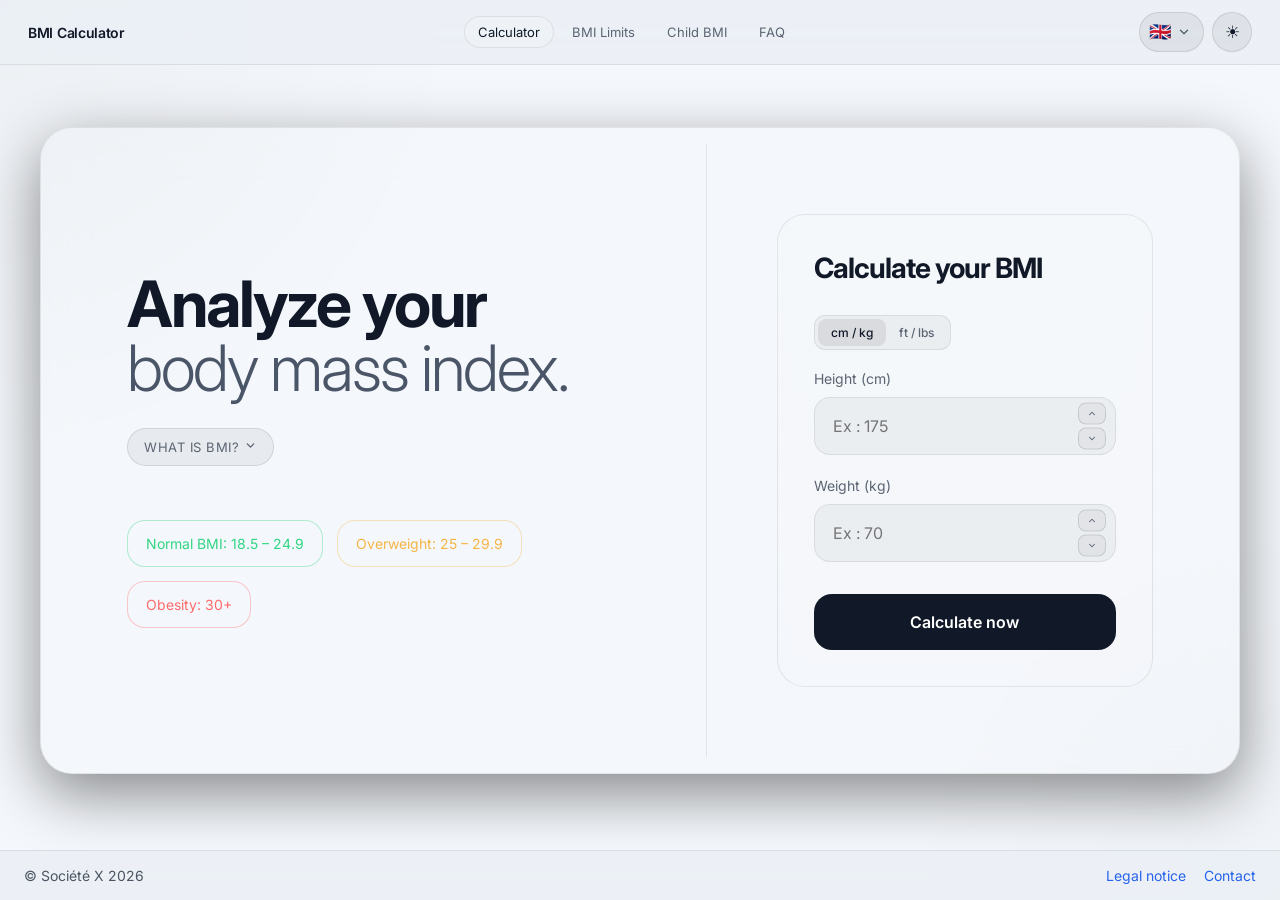
==== commit f1634628: "feat: ajoute la page FAQ IMC avec schema.org FAQPage 14 questions organisées en 4 blocs (calcul, int" ====
--- a/index.html
+++ b/index.html
@@ -1047,6 +1047,7 @@
       <a class="nav-link active" href="index.html" id="navCalc">Calculateur</a>
       <a class="nav-link" href="limites-imc.html" id="navLimites">Limites de l'IMC</a>
       <a class="nav-link" href="imc-enfant.html" id="navEnfant">IMC enfant</a>
+      <a class="nav-link" href="faq-imc.html" id="navFaq">FAQ</a>
     </div>
     <div class="nav-controls">
       <div class="language-switcher" id="langSwitcher">
@@ -1073,6 +1074,7 @@
     <a class="mob-link active" href="index.html" id="mobCalc">Calculateur</a>
     <a class="mob-link" href="limites-imc.html" id="mobLimites">Limites de l'IMC</a>
     <a class="mob-link" href="imc-enfant.html" id="mobEnfant">IMC enfant</a>
+    <a class="mob-link" href="faq-imc.html" id="mobFaq">FAQ</a>
   </div>
 
   <div class="container">
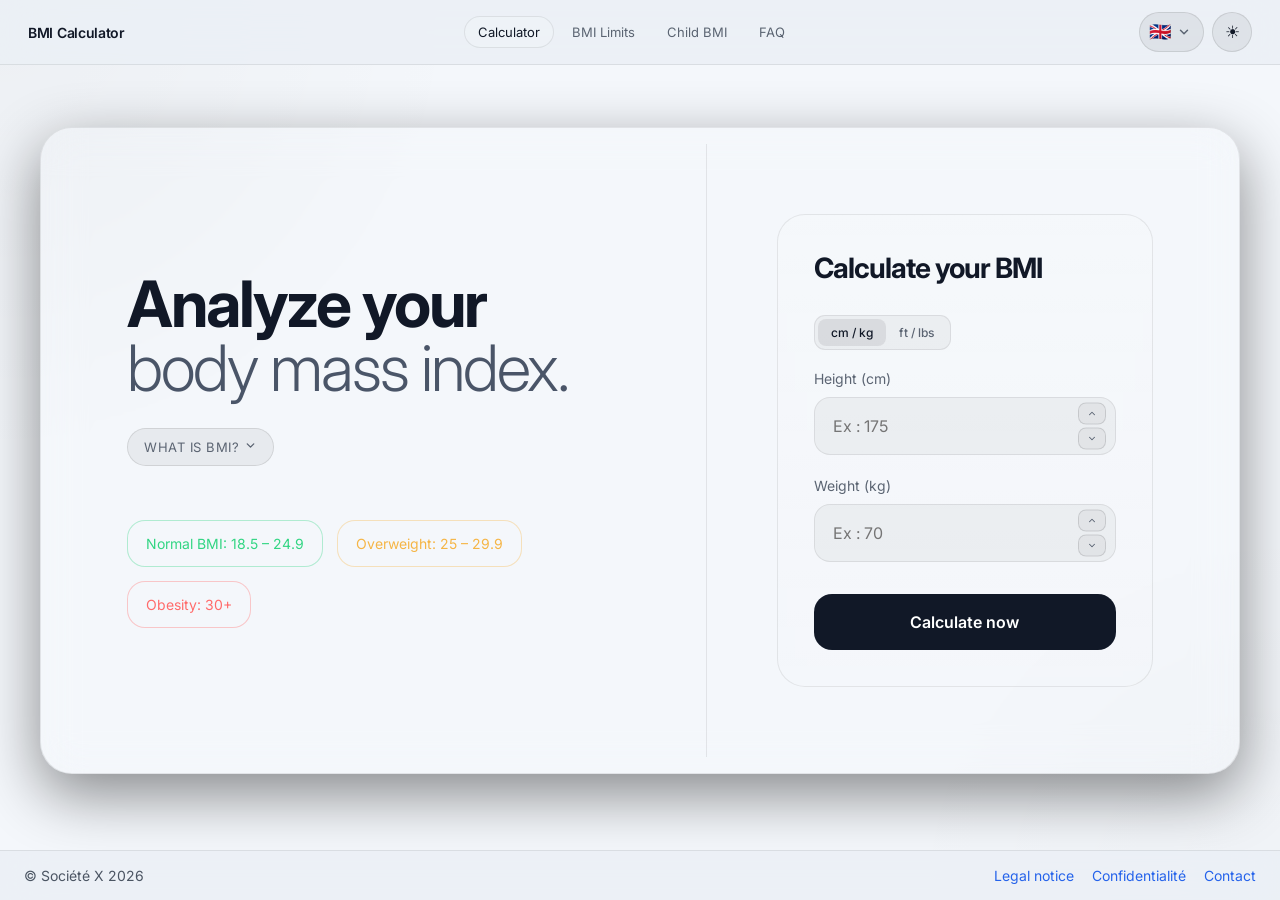
==== commit 46a70612: "feat: ajoute politique de confidentialité et enrichit les mentions légales Nouvelle page politique-c" ====
--- a/index.html
+++ b/index.html
@@ -1246,6 +1246,7 @@
     <div>© Société X 2026</div>
     <div class="footer-links">
       <a href="#" onclick="openLegal()">Mentions légales</a>
+      <a href="politique-confidentialite.html">Confidentialité</a>
       <a href="#" onclick="openContact()">Contact</a>
     </div>
   </footer>
@@ -1259,11 +1260,18 @@
   <div class="legal-page" id="legalPage">
     <div class="page-content">
       <h2 id="legalTitle">Mentions légales</h2>
-      <p><strong id="legalEditor">Éditeur du site :</strong> Société X</p>
-      <p id="legalP1">Le présent site propose un outil informatif de calcul d'indice de masse corporelle (IMC).</p>
-      <p id="legalP2">Les informations affichées sont fournies à titre indicatif et ne remplacent pas un avis médical professionnel.</p>
-      <p id="legalP3">Les données saisies ne sont ni enregistrées ni revendues.</p>
-      <p>© 2026 Société X — Tous droits réservés.</p>
+
+      <p><strong id="legalEditor">Éditeur du site :</strong></p>
+      <p id="legalEditorDetails">[Nom / Raison sociale]<br>[Forme juridique — SIRET : XXXXXXXXXX]<br>[Adresse postale]<br>Email : [votre@email.fr]</p>
+
+      <p><strong id="legalHostLabel">Hébergeur :</strong></p>
+      <p id="legalHostDetails">Cloudflare, Inc.<br>101 Townsend St, San Francisco, CA 94107, États-Unis<br>cloudflare.com</p>
+
+      <p id="legalP1">Ce site propose un outil informatif de calcul d'indice de masse corporelle (IMC). Les résultats sont fournis à titre indicatif uniquement et ne constituent pas un avis médical. Consultez un professionnel de santé pour toute question relative à votre santé.</p>
+      <p id="legalP2">Les données saisies (taille, poids) sont traitées exclusivement dans votre navigateur et ne sont jamais transmises à nos serveurs.</p>
+      <p id="legalP3">© 2026 Société X — Tous droits réservés.</p>
+      <p><a href="politique-confidentialite.html" id="legalPrivacyLink" style="color:var(--link);">Politique de confidentialité →</a></p>
+
       <div class="contact-divider"></div>
       <button class="close-btn" onclick="closeLegal()">
         <svg viewBox="0 0 24 24"><line x1="18" y1="6" x2="6" y2="18"/><line x1="6" y1="6" x2="18" y2="18"/></svg>
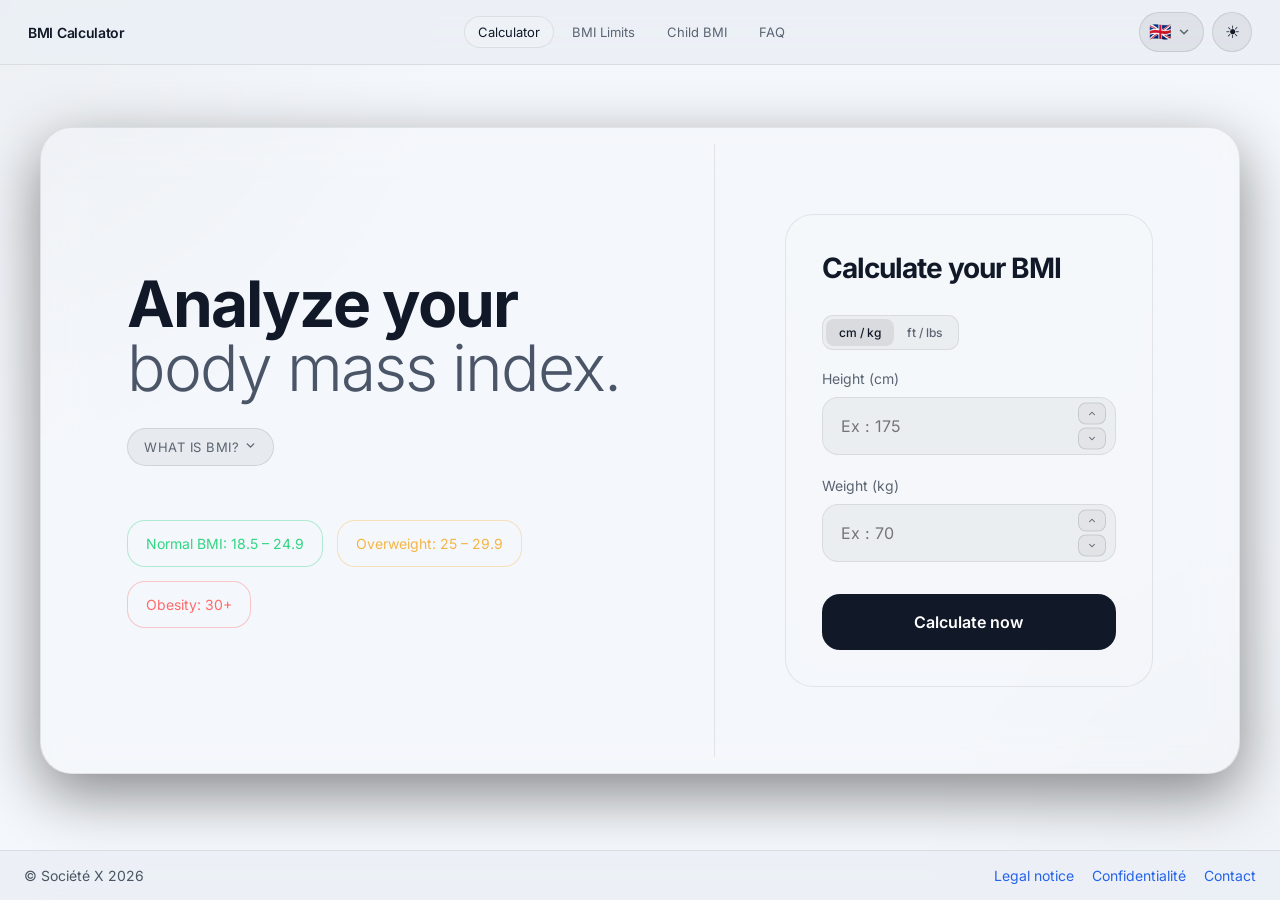
==== commit 4c33a778: "feat: auto-hébergement de la police Inter (suppression Google Fonts) Téléchargement des fichiers wof" ====
--- a/index.html
+++ b/index.html
@@ -16,9 +16,7 @@
   <meta name="twitter:title" content="Calculateur IMC Gratuit">
   <meta name="twitter:description" content="Découvrez votre indice de masse corporelle instantanément.">
   <link rel="canonical" href="https://www.votresite.com/">
-  <link rel="preconnect" href="https://fonts.googleapis.com">
-  <link rel="preconnect" href="https://fonts.gstatic.com" crossorigin>
-  <link href="https://fonts.googleapis.com/css2?family=Inter:wght@300;400;500;600;700&display=swap" rel="stylesheet">
+  <link rel="stylesheet" href="fonts/inter.css">
 
   <style>
     * { margin: 0; padding: 0; box-sizing: border-box; }
--- a/fonts/inter.css
+++ b/fonts/inter.css
@@ -0,0 +1,23 @@
+/* Inter v20 — auto-hébergé, subsets latin + latin-ext */
+
+@font-face {
+  font-family: 'Inter';
+  font-style: normal;
+  font-weight: 100 900;
+  font-display: swap;
+  src: url('inter-latin-ext.woff2') format('woff2');
+  unicode-range: U+0100-02BA, U+02BD-02C5, U+02C7-02CC, U+02CE-02D7, U+02DD-02FF,
+    U+0304, U+0308, U+0329, U+1D00-1DBF, U+1E00-1E9F, U+1EF2-1EFF,
+    U+2020, U+20A0-20AB, U+20AD-20C0, U+2113, U+2C60-2C7F, U+A720-A7FF;
+}
+
+@font-face {
+  font-family: 'Inter';
+  font-style: normal;
+  font-weight: 100 900;
+  font-display: swap;
+  src: url('inter-latin.woff2') format('woff2');
+  unicode-range: U+0000-00FF, U+0131, U+0152-0153, U+02BB-02BC, U+02C6, U+02DA,
+    U+02DC, U+0304, U+0308, U+0329, U+2000-206F, U+20AC, U+2122,
+    U+2191, U+2193, U+2212, U+2215, U+FEFF, U+FFFD;
+}
